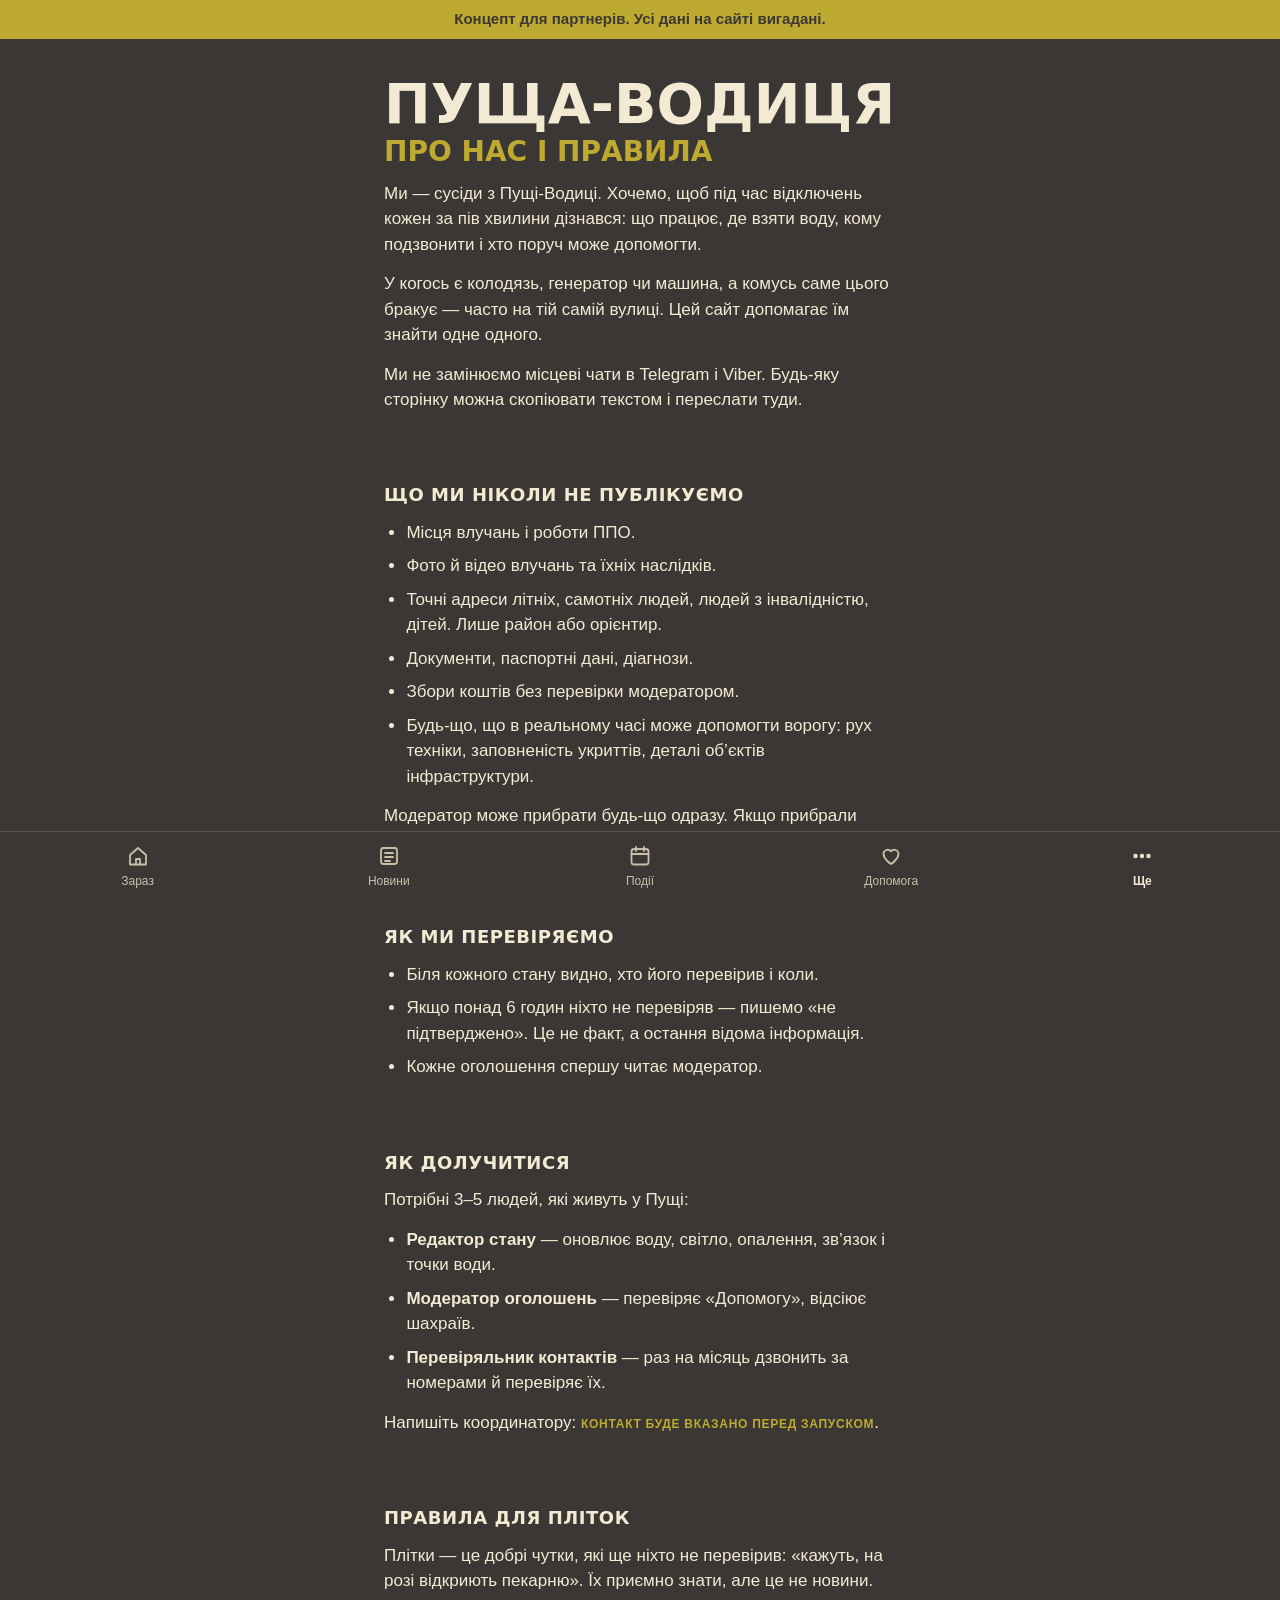
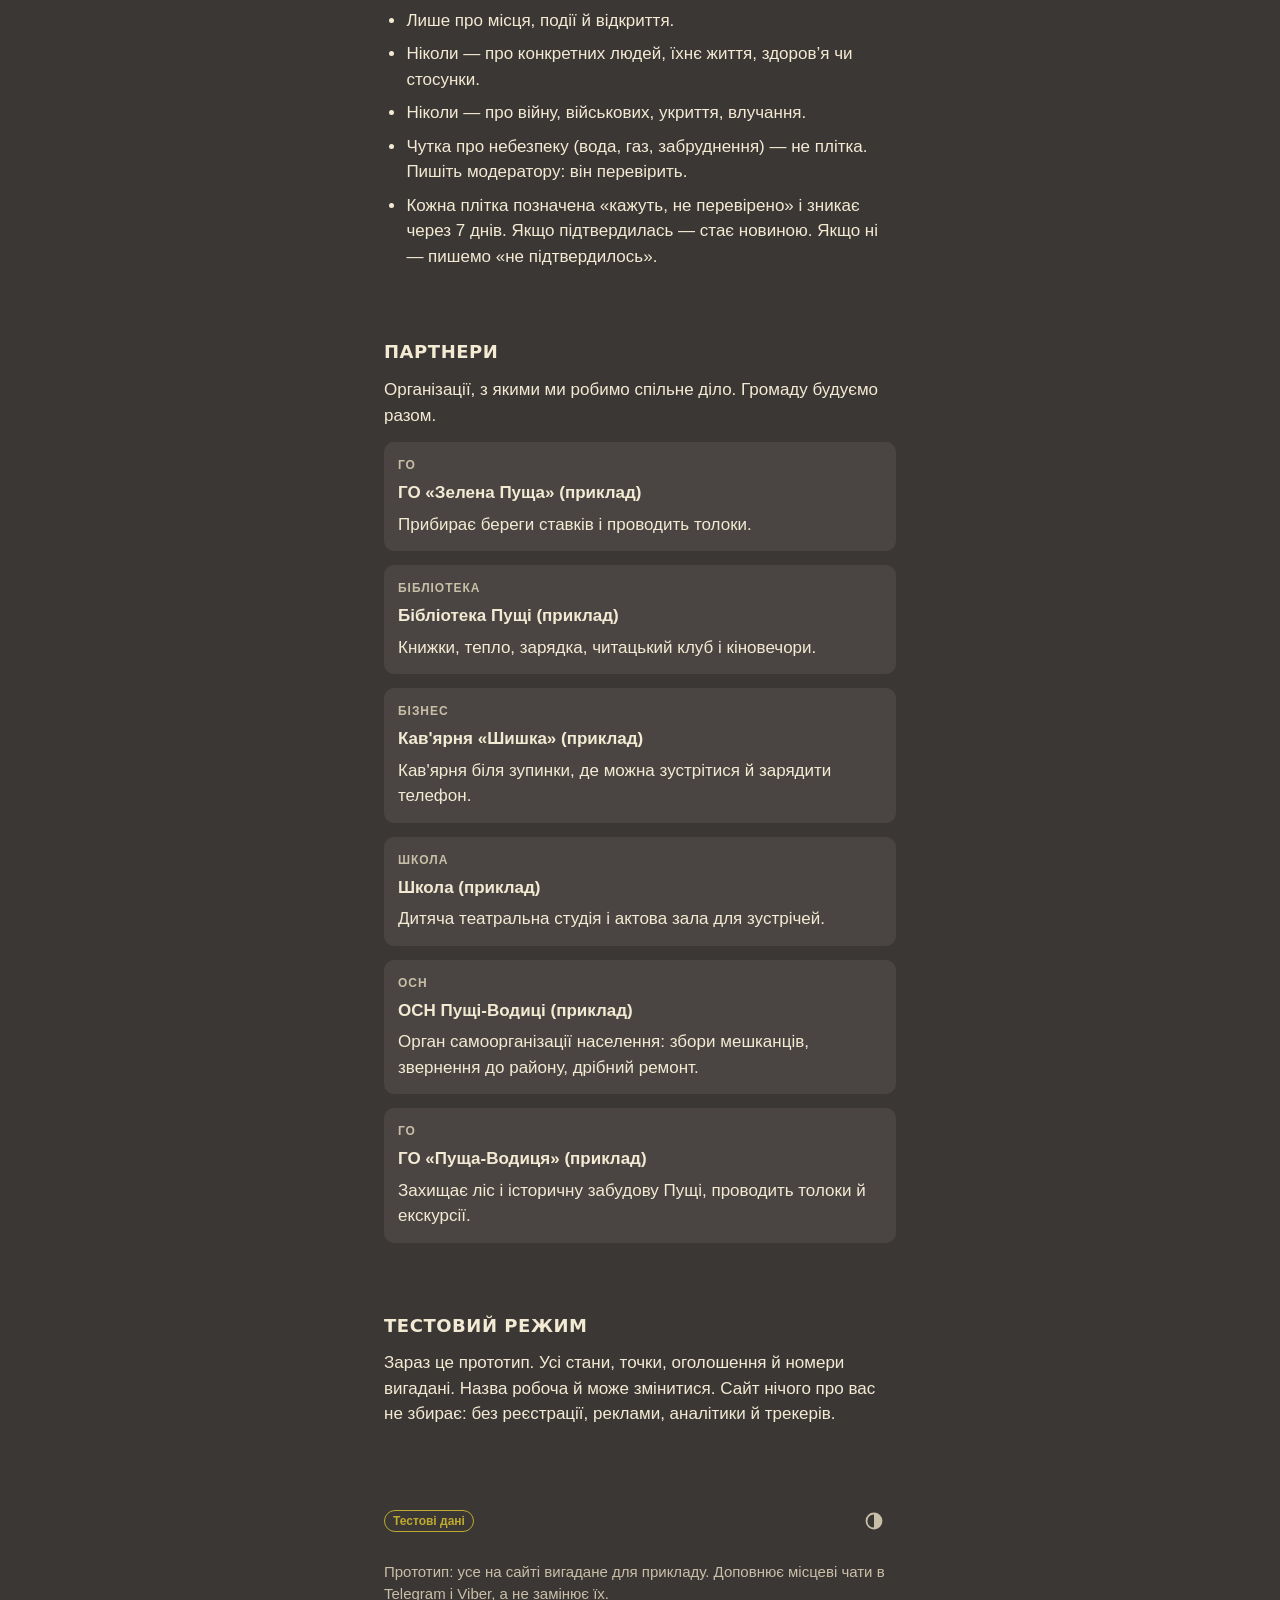
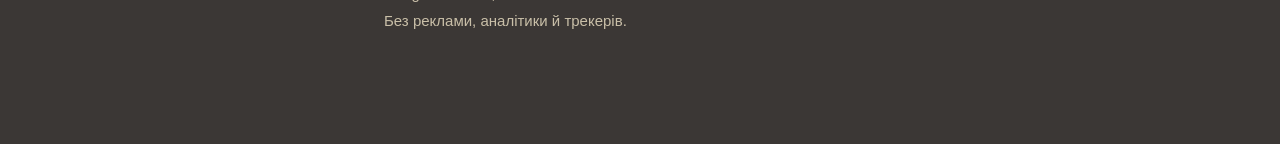
==== about.html @ a4922c4b "Publish the Pushcha-hromada concept for partners" ====
<!doctype html>
<html lang="uk">
<head>
<meta charset="utf-8">
<meta name="robots" content="noindex, nofollow">
<meta name="viewport" content="width=device-width, initial-scale=1">
<meta http-equiv="Content-Security-Policy" content="default-src 'self'; img-src 'self' data:; style-src 'self'; script-src 'self'; connect-src 'self'; manifest-src 'self'; worker-src 'self'; base-uri 'none'; form-action 'none'">
<title>Про нас і правила — Пуща-громада (прототип)</title>
<meta name="theme-color" content="#3B3735">
<link rel="manifest" href="manifest.webmanifest">
<link rel="icon" href="icon.svg" type="image/svg+xml">
<link rel="stylesheet" href="assets/style.css">
<script src="assets/app.js" defer></script>
</head>
<body data-page="about">
<p class="concept-banner">Концепт для партнерів. Усі дані на сайті вигадані.</p>
<main class="wrap">
  <section class="page-head">
    <p class="fit-title site-name"><a href="index.html"><span>Пуща-Водиця</span></a></p>
    <h1 class="page-title">Про нас і правила</h1>
    <p>Ми — сусіди з Пущі-Водиці. Хочемо, щоб під час відключень кожен за пів хвилини дізнався: що працює, де взяти воду, кому подзвонити і хто поруч може допомогти.</p>
    <p>У когось є колодязь, генератор чи машина, а комусь саме цього бракує — часто на тій самій вулиці. Цей сайт допомагає їм знайти одне одного.</p>
    <p>Ми не замінюємо місцеві чати в Telegram і Viber. Будь-яку сторінку можна скопіювати текстом і переслати туди.</p>
  </section>

  <section aria-labelledby="h-never">
    <h2 id="h-never">Що ми ніколи не публікуємо</h2>
    <ul class="plain">
      <li>Місця влучань і роботи ППО.</li>
      <li>Фото й відео влучань та їхніх наслідків.</li>
      <li>Точні адреси літніх, самотніх людей, людей з інвалідністю, дітей. Лише район або орієнтир.</li>
      <li>Документи, паспортні дані, діагнози.</li>
      <li>Збори коштів без перевірки модератором.</li>
      <li>Будь-що, що в реальному часі може допомогти ворогу: рух техніки, заповненість укриттів, деталі об’єктів інфраструктури.</li>
    </ul>
    <p>Модератор може прибрати будь-що одразу. Якщо прибрали ваше, він пояснить чому — особисто.</p>
  </section>

  <section aria-labelledby="h-check">
    <h2 id="h-check">Як ми перевіряємо</h2>
    <ul class="plain">
      <li>Біля кожного стану видно, хто його перевірив і коли.</li>
      <li>Якщо понад 6 годин ніхто не перевіряв — пишемо «не підтверджено». Це не факт, а остання відома інформація.</li>
      <li>Кожне оголошення спершу читає модератор.</li>
    </ul>
  </section>

  <section aria-labelledby="h-join">
    <h2 id="h-join">Як долучитися</h2>
    <p>Потрібні 3–5 людей, які живуть у Пущі:</p>
    <ul class="plain">
      <li><strong>Редактор стану</strong> — оновлює воду, світло, опалення, зв’язок і точки води.</li>
      <li><strong>Модератор оголошень</strong> — перевіряє «Допомогу», відсіює шахраїв.</li>
      <li><strong>Перевіряльник контактів</strong> — раз на місяць дзвонить за номерами й перевіряє їх.</li>
    </ul>
    <p>Напишіть координатору: <span class="verify">контакт буде вказано перед запуском</span>.</p>
  </section>

  <section aria-labelledby="h-gossip-rules" id="gossip-rules">
    <h2 id="h-gossip-rules">Правила для пліток</h2>
    <p>Плітки — це добрі чутки, які ще ніхто не перевірив: «кажуть, на розі відкриють пекарню». Їх приємно знати, але це не новини.</p>
    <ul class="plain">
      <li>Лише про місця, події й відкриття.</li>
      <li>Ніколи — про конкретних людей, їхнє життя, здоров’я чи стосунки.</li>
      <li>Ніколи — про війну, військових, укриття, влучання.</li>
      <li>Чутка про небезпеку (вода, газ, забруднення) — не плітка. Пишіть модератору: він перевірить.</li>
      <li>Кожна плітка позначена «кажуть, не перевірено» і зникає через 7 днів. Якщо підтвердилась — стає новиною. Якщо ні — пишемо «не підтвердилось».</li>
    </ul>
  </section>

  <section aria-labelledby="h-partners">
    <h2 id="h-partners">Партнери</h2>
    <p>Організації, з якими ми робимо спільне діло. Громаду будуємо разом.</p>
    <ul class="list" id="partners"><li class="muted">Завантаження…</li></ul>
  </section>

  <section aria-labelledby="h-test">
    <h2 id="h-test">Тестовий режим</h2>
    <p>Зараз це прототип. Усі стани, точки, оголошення й номери вигадані. Назва робоча й може змінитися. Сайт нічого про вас не збирає: без реєстрації, реклами, аналітики й трекерів.</p>
  </section>
</main>

<footer class="site-footer"><div class="wrap">
  <div class="meta-line page-foot"><span class="sample-banner">Тестові дані</span><button class="icon-btn" id="theme-btn" type="button" aria-label="Світла тема"><svg aria-hidden="true"><use href="assets/icons.svg#i-theme"/></svg></button></div>
  <p>Прототип: усе на сайті вигадане для прикладу. Доповнює місцеві чати в Telegram і Viber, а не замінює їх.</p>
  <p>Без реклами, аналітики й трекерів.</p>
</div></footer>

<nav class="tabbar" aria-label="Розділи">
  <a href="index.html"><svg aria-hidden="true"><use href="assets/icons.svg#i-home"/></svg>Зараз</a>
  <a href="news.html"><svg aria-hidden="true"><use href="assets/icons.svg#i-news"/></svg>Новини</a>
  <a href="events.html"><svg aria-hidden="true"><use href="assets/icons.svg#i-calendar"/></svg>Події</a>
  <a href="help.html"><svg aria-hidden="true"><use href="assets/icons.svg#i-heart"/></svg>Допомога</a>
  <a href="more.html" aria-current="true"><svg aria-hidden="true"><use href="assets/icons.svg#i-more"/></svg>Ще</a>
</nav>
</body>
</html>
---- assets/style.css ----
/* Pushcha hromada prototype — «Значок». One stylesheet for every page.
   From the owner's Pinterest board wild-nature, pin 1 (a national-park identity):
   flat colour blocks, a pine as the sign, chunky uppercase display type, a cream "paper" panel.
   Pushcha-Vodytsia is a pine forest with ponds, so the pine is the site's own mark.

   Colour carries meaning, never decoration:
     pine block = works · maple block = missing · moss block = not verified · grey block = unknown;
     the one action is a cream (dark theme) or mocha (light theme) button; links are blueberry.
   Composition keeps the Zero Design System principles: a type scale with a gap (display caps, body,
   small labels), one left edge, hairlines between list items, space steps 4 · 8 · 14 · 24 · 40 · 72.
   One typeface, Rubik (owner, 2026-11-19; an exception to "no web fonts", see docs/plan.md §6): Black 900 for
   display caps, 400–700 for text. Self-hosted in assets/fonts (SIL OFL, OFL.txt beside it), no request to another
   site; if it cannot load, the system fonts below take over.
   Dark (mocha) by default; light (cream) with the ◐ button. Text pairs are >= 4.5:1 (tools/check-site.mjs). */

/* Rubik is a variable font: one file per alphabet holds every weight. The browser loads only the alphabets
   a page uses (unicode-range): Ukrainian pages need both. */
@font-face {
  font-family: "Rubik"; font-style: normal; font-weight: 300 900; font-display: swap;
  src: url("fonts/rubik-cyrillic.woff2") format("woff2");
  unicode-range: U+0301, U+0400-045F, U+0490-0491, U+04B0-04B1, U+2116;
}
@font-face {
  font-family: "Rubik"; font-style: normal; font-weight: 300 900; font-display: swap;
  src: url("fonts/rubik-latin.woff2") format("woff2");
  unicode-range: U+0000-00FF, U+0131, U+0152-0153, U+02BB-02BC, U+02C6, U+02DA, U+02DC, U+0304, U+0308, U+0329, U+2000-206F, U+20AC, U+2122, U+2191, U+2193, U+2212, U+2215, U+FEFF, U+FFFD;
}

:root {
  /* ground and text */
  --bg: #3B3735;          /* Bear Claw Mocha */
  --surface: #46413E;
  --text: #F3EAD3;        /* cream */
  --muted: #C9BFA8;
  --rule: #5A534F;
  --link: #A9BDEB;        /* Wild Blueberry, lightened for text */
  /* the cream paper panel (inverted in the light theme) */
  --paper: #F3EAD3;
  --on-paper: #3B3735;
  --paper-muted: #675F57;
  --paper-rule: #D6CBB0;
  --paper-link: #3A5A9E;
  /* state words on the ground and on paper */
  --ok-text: #8CC7A6;
  --no-text: #F59A80;
  --stale-text: #BEAA30;
  --paper-ok: #196555;
  --paper-no: #B23E20;
  --paper-stale: #6E6000;
  /* blocks: the same in both themes */
  --pine: #196555;  --on-pine: #F3EAD3;    /* Eastern White Pine */
  --maple: #F16A46; --on-maple: #1E1B1A;   /* Maple Leaf */
  --moss: #BEAA30;  --on-moss: #3B3735;    /* Rock Moss */
  --grey: #57514D;  --on-grey: #F3EAD3;
  --blueberry: #6380C0;
  /* home tiles: one neutral tone between the ground and the grey block */
  --title-2: #BEAA30;                                  /* a page's name under «Пуща-Водиця» (moss) */
  --tile: #4A4542; --on-tile: #F3EAD3; --tile-muted: #C9BFA8;
  --tile-no: #F7A68E; --tile-stale: #D4C04A; --tile-ok: #8CC7A6;   /* state words on a tile, all >= 4.5:1 */
  --blue: #4462A8;  --on-blue: #F3EAD3;               /* Wild Blueberry, a step darker so cream text passes 4.5:1 */
  /* picture tones (a picture does not change with the theme) */
  --tone-sage: #719A73; --tone-coral: #F2866D; --tone-marine: #1F73C2; --tone-sun: #F5C451; --tone-ever: #003A35; --tone-cream: #E9E6DC;

  --display: "Rubik", "Arial Black", "Helvetica Neue", Roboto, system-ui, sans-serif;
  /* Rubik first; if it cannot load, each phone's own good UI font. system-ui comes late: on Linux it is often DejaVu Sans. */
  --font: "Rubik", -apple-system, BlinkMacSystemFont, "Segoe UI", Roboto, "Noto Sans", Ubuntu, "Helvetica Neue", Arial, system-ui, sans-serif;
  --hair: 4px; --tight: 8px; --snug: 14px; --base: 24px; --wide: 40px; --section: 72px;
  --r-s: 10px; --r-m: 14px; --r-pill: 999px;
  --h1: 2.5rem;          /* page titles, display caps */
  --body: 1.0625rem;     /* 17px */
  --small: 0.9375rem;    /* 15px */
  --micro: 0.75rem;      /* 12px labels */
  --measure: 32rem;
  color-scheme: dark;
}

:root[data-theme="light"] {
  --bg: #F3EAD3;
  --surface: #E9DEC2;
  --text: #3B3735;
  --muted: #675F57;
  --rule: #D6CBB0;
  --link: #3A5A9E;
  --paper: #3B3735;
  --on-paper: #F3EAD3;
  --paper-muted: #C9BFA8;
  --paper-rule: #5A534F;
  --paper-link: #A9BDEB;
  --ok-text: #196555;
  --no-text: #B23E20;
  --stale-text: #6E6000;
  --paper-ok: #8CC7A6;
  --paper-no: #F59A80;
  --paper-stale: #BEAA30;
  --title-2: #6E6000;
  --tile: #E9DEC2; --on-tile: #3B3735; --tile-muted: #675F57;
  --tile-no: #A8391C; --tile-stale: #6E6000; --tile-ok: #196555;
  color-scheme: light;
}

*, *::before, *::after { box-sizing: border-box; }
html { -webkit-text-size-adjust: 100%; text-size-adjust: 100%; }
body {
  margin: 0; background: var(--bg); color: var(--text);
  font-family: var(--font); font-size: var(--body); line-height: 1.5;
  padding: 0 var(--base) calc(88px + env(safe-area-inset-bottom, 0px));
  overflow-wrap: break-word;
}
svg { width: 24px; height: 24px; fill: none; stroke: currentColor; stroke-width: 1.8; stroke-linecap: round; stroke-linejoin: round; flex: none; }
a { color: var(--link); text-underline-offset: 0.2em; text-decoration-thickness: 1px; }
:focus-visible { outline: 3px solid var(--link); outline-offset: 3px; border-radius: var(--r-s); }
[hidden] { display: none !important; }

.wrap, main, .top { max-width: var(--measure); margin-left: auto; margin-right: auto; }
main { display: grid; grid-template-columns: minmax(0, 1fr); gap: var(--wide); padding-top: var(--wide); }
section { display: grid; grid-template-columns: minmax(0, 1fr); gap: var(--snug); }
section + section { padding-top: calc(var(--section) - var(--wide)); }
h1, h2, h3, p { margin: 0; }

/* display caps: page titles and section names */
h1, h2, .display { font-family: var(--display); font-weight: 900; text-transform: uppercase; }
h1 { font-size: var(--h1); line-height: 0.95; text-wrap: balance; }
h2 { font-size: 1.125rem; line-height: 1.2; letter-spacing: 0.03em; }
h3 { font-size: var(--body); font-weight: 700; line-height: 1.4; }
.micro { font-size: var(--micro); font-weight: 700; line-height: 1.4; letter-spacing: 0.08em; text-transform: uppercase; color: var(--muted); font-variant-numeric: tabular-nums; }
.lead, .muted { color: var(--muted); }
.small { font-size: var(--small); }
.caption { font-size: var(--small); color: var(--muted); font-variant-numeric: tabular-nums; }
.nowrap { white-space: nowrap; }
.page-head { gap: var(--snug); container-type: inline-size; }
/* Every page title runs exactly the width of the content (owner, 2026-11-19): app.js (fitTitles) measures it and
   sets the size, up to 96px for a short word; before that, or without JS, a close guess from the column width. */
.fit-title { font-family: var(--display); font-weight: 900; text-transform: uppercase; font-size: 11.5cqi; line-height: 0.9; white-space: nowrap; text-wrap: nowrap; }
.fit-title span { display: inline-block; }
/* «Пуща-Водиця» on every page (owner, 2026-11-19); on the inner pages it is the way home (no header any more).
   The page's own name sits under it: smaller, in moss — the colour the pine sign had in the old header. */
.site-name a { color: var(--text); text-decoration: none; }
.page-title { font-size: 1.75rem; line-height: 1.05; color: var(--title-2); text-wrap: balance; }
.site-name + .page-title { margin-top: calc(var(--tight) - var(--snug)); }
/* Published for partners (owner, 2026-11-19): a band on top of every page says it is a concept with made-up data,
   so a neighbour who finds the link does not take «Немає води» for real. */
.concept-banner { margin: 0 calc(-1 * var(--base)); padding: var(--tight) var(--snug); background: var(--moss); color: var(--on-moss);
  font-size: var(--small); font-weight: 700; text-align: center; }
/* No header on any page (owner): the sample label and the theme button sit at the foot, above the small print. */
.page-foot { margin-top: var(--base); }
.site-footer .page-foot { margin: 0 0 var(--snug); }

/* ---------- top line: only the design labs (wild.html, news-variants.html) keep it ---------- */
.top { display: flex; align-items: center; justify-content: space-between; gap: var(--snug); padding: var(--base) 0 0; }
.top .caption { display: flex; flex-wrap: wrap; align-items: center; gap: var(--tight) var(--snug); color: var(--muted); }
.brand {
  display: inline-flex; align-items: center; gap: var(--tight); min-height: 44px;
  font-family: var(--display); font-weight: 900; font-size: 1.25rem; letter-spacing: 0.04em; text-transform: uppercase;
  color: var(--text); text-decoration: none;
}
.brand svg { width: 28px; height: 28px; color: var(--stale-text); }
.sample-banner {
  display: inline-block; padding: 1px var(--tight); border-radius: var(--r-pill);
  border: 1px solid var(--stale-text); color: var(--stale-text); font-size: var(--micro); font-weight: 700;
}
.icon-btn {
  flex: none; display: inline-grid; place-items: center; width: 44px; height: 44px; border-radius: var(--r-pill);
  border: 0; background: transparent; color: var(--muted); cursor: pointer;
}

.tabbar {
  position: fixed; left: 0; right: 0; bottom: 0; z-index: 10;
  display: flex; justify-content: space-around; gap: var(--hair);
  padding: var(--tight) var(--snug) calc(var(--tight) + env(safe-area-inset-bottom, 0px));
  background: var(--bg); border-top: 1px solid var(--rule);
}
.tabbar a {
  display: grid; justify-items: center; gap: 2px; min-width: 56px; min-height: 52px; padding-top: var(--hair);
  color: var(--muted); text-decoration: none; font-size: var(--micro);
}
.tabbar a[aria-current] { color: var(--text); font-weight: 700; }
.site-footer { padding: var(--section) 0 var(--base); font-size: var(--small); color: var(--muted); }
.site-footer .wrap { display: grid; gap: var(--hair); }

/* ---------- actions ---------- */
/* the one action per screen: an inverted block — cream on mocha, mocha on cream */
.btn {
  display: inline-flex; align-items: center; justify-content: center; gap: 6px; justify-self: start;
  min-height: 48px; padding: 0 18px; border: 2px solid var(--text); border-radius: var(--r-s);
  background: var(--text); color: var(--bg); text-decoration: none; cursor: pointer;
  font-family: var(--display); font-weight: 900; font-size: var(--small); letter-spacing: 0.04em; text-transform: uppercase;
}
.btn svg { width: 18px; height: 18px; stroke-width: 2.6; }
.btn-ghost { background: transparent; color: var(--text); }
.btn-small, .ghost {
  display: inline-flex; align-items: center; gap: 6px; justify-self: start;
  min-height: 44px; padding: 0; border: 0; background: transparent;
  color: var(--link); font: inherit; font-size: var(--small); text-decoration: none; cursor: pointer;
}
.btn-small svg, .ghost svg { width: 18px; height: 18px; }
.actions, .btn-row { display: flex; flex-wrap: wrap; gap: 0 var(--base); }

.feedback { font-size: var(--small); color: var(--ok-text); }
.feedback:empty { display: none; }
.copy-box {
  width: 100%; min-height: 10rem; padding: var(--snug); border-radius: var(--r-s);
  border: 1px solid var(--rule); background: var(--surface); color: var(--text); font: inherit; font-size: var(--small);
}
.jump { display: flex; flex-wrap: wrap; gap: 0 var(--base); margin: 0; padding: 0; list-style: none; }
.jump a { display: inline-flex; align-items: center; min-height: 44px; font-size: var(--small); text-decoration: none; }

.notice { padding-left: var(--snug); border-left: 3px solid var(--stale-text); font-size: var(--small); }
.verify { color: var(--stale-text); font-size: var(--micro); font-weight: 700; letter-spacing: 0.06em; text-transform: uppercase; }
.is-target { outline: 2px solid var(--link); outline-offset: 6px; border-radius: var(--r-s); }
section > a:not([class]) { display: inline-flex; align-items: center; min-height: 44px; justify-self: start; }
.card-meta { font-size: var(--small); color: var(--muted); }
.card-meta a { display: inline-block; padding: 2px 0; }
.tag { font-size: var(--micro); font-weight: 700; letter-spacing: 0.08em; text-transform: uppercase; color: var(--muted); }

/* ---------- the former cream paper panel: now plain, like everything else (owner, 2026-11-19: one look;
   colour only where it means something). The class stays on status.html and news.html as a hook. ---------- */
.paper { padding: 0; background: none; color: inherit; }

/* ---------- lists: each item a neutral tile, as on the home page (label + title at rest) ----------
   Inside a tile the text tokens are swapped for the tile's, so everything that uses --text, --muted or a state
   colour reads at 4.5:1 on the tile without its own rule. */
.list { display: grid; grid-template-columns: minmax(0, 1fr); gap: var(--snug); margin: 0; padding: 0; list-style: none; }
.list > li {
  display: grid; grid-template-columns: minmax(0, 1fr); gap: 6px; padding: var(--snug); border-radius: var(--r-s);
  background: var(--tile); color: var(--on-tile);
  --text: var(--on-tile); --muted: var(--tile-muted); --no-text: var(--tile-no); --stale-text: var(--tile-stale); --ok-text: var(--tile-ok);
}
.list > li.muted, .list > li.caption { background: none; padding: var(--tight) 0; color: var(--muted); }
/* the freshest news leads in pine, as on the home page; its picture runs to the tile's edges */
.list > li.lead-news { background: var(--pine); --text: var(--on-pine); --muted: var(--on-pine); --link: var(--on-pine); color: var(--on-pine); }
.list > li.lead-news a { text-decoration: underline; }
.list > li.lead-news .lead-pic { width: calc(100% + 2 * var(--snug)); max-width: none; margin: calc(-1 * var(--snug)) calc(-1 * var(--snug)) var(--tight);
  border-radius: var(--r-s) var(--r-s) 0 0; }
/* the regular coffee meeting in moss, as on the home page */
.list > li.is-coffee { background: var(--moss); --text: var(--on-moss); --muted: var(--on-moss); --link: var(--on-moss); color: var(--on-moss); }
.list > li.is-coffee a { text-decoration: underline; }
.item-title { display: block; font-size: var(--body); font-weight: 500; line-height: 1.4; color: var(--text); }
.item.is-past .item-title { color: var(--muted); }
.item summary { display: grid; gap: 6px; position: relative; padding-right: var(--wide); min-height: 44px; list-style: none; cursor: pointer; }
.item summary::-webkit-details-marker { display: none; }
.item summary::after {
  content: "+"; position: absolute; right: 0; top: 50%; transform: translateY(-50%);
  font-size: 1.375rem; font-weight: 300; line-height: 1; color: var(--muted);
}
.item details[open] > summary::after { content: "–"; }
.item-body { display: grid; gap: var(--tight); justify-items: start; padding-top: var(--snug); max-width: 65ch; }
.item-body > * { max-width: 100%; }
.item-body .meta, .item-body .alarm { font-size: var(--small); color: var(--muted); }
.alarm { padding-left: var(--snug); border-left: 3px solid var(--stale-text); }
.item-body .actions { padding-top: var(--hair); }
.pr-0 { color: var(--no-text); }      /* problem: new */
.pr-1 { color: var(--stale-text); }   /* problem: being dealt with */
.pr-2 { color: var(--ok-text); }      /* problem: solved */
.g-open { color: var(--stale-text); }
.g-yes { color: var(--ok-text); }
.g-no { color: var(--no-text); }
.row { display: grid; gap: 6px; min-height: 44px; color: var(--text); text-decoration: none; }

.steps, .plain { margin: 0; padding-left: 1.4rem; display: grid; grid-template-columns: minmax(0, 1fr); gap: var(--tight); }
.steps li::marker { color: var(--muted); font-variant-numeric: tabular-nums; font-weight: 700; }
pre.template {
  margin: 0; padding: var(--snug) var(--base); background: var(--surface); border-radius: var(--r-s);
  white-space: pre-wrap; font: inherit; font-size: var(--small);
}

/* news pictures and their weak-connection stand-ins */
.pic { display: block; width: 100%; max-width: 100%; height: auto; object-fit: cover; border-radius: var(--r-m); background: var(--surface); }
.ph { aspect-ratio: 4 / 3; }
.t-sage { background: var(--tone-sage); }
.t-coral { background: var(--tone-coral); }
.t-marine { background: var(--tone-marine); }
.t-sun { background: var(--tone-sun); }
.t-ever { background: var(--tone-ever); }
.t-cream { background: var(--tone-cream); }
.lead-news summary { padding-right: 0; gap: var(--tight); grid-template-columns: minmax(0, 1fr); }   /* the bled picture must not widen the column */
.lead-news summary::after { top: auto; bottom: 0; transform: none; }
.lead-pic { aspect-ratio: 16 / 10; margin-bottom: var(--tight); }
.pic-note { margin-top: calc(-1 * var(--hair)); font-size: var(--micro); color: var(--muted); }
.lead-title { font-size: 1.5rem; font-weight: 800; line-height: 1.2; letter-spacing: -0.01em; color: var(--text); }
.lead-ex { color: var(--muted); padding-right: var(--wide); }
.lead-news details[open] .lead-ex { display: none; }

/* ---------- home: a board of tiles (owner, 2026-11-19; the brand sheet on board wild-nature) ----------
   One neutral tone for all tiles (owner: too many colours); the kind is named in the small label. The only
   accent is a wide maple tile at the top when a service is missing — colour carries meaning, as everywhere.
   Inside a tile: a small caps label, an optional big display word, a title, one meta line at the bottom. */
.home { gap: var(--base); }
.home section + section { padding-top: 0; }
.bento { display: grid; grid-template-columns: repeat(2, minmax(0, 1fr)); grid-auto-flow: dense; gap: var(--base) var(--snug); }   /* rows 24, columns 14 (owner) */
.bt {
  position: relative; overflow: hidden; display: flex; flex-direction: column; gap: var(--tight);
  min-height: 10.5rem; padding: var(--snug); border-radius: var(--r-s); text-decoration: none; overflow-wrap: anywhere;
}
.bt-wide { grid-column: 1 / -1; min-height: 0; }
.bt-kind { font-size: var(--micro); font-weight: 800; line-height: 1.3; letter-spacing: 0.08em; text-transform: uppercase; }
.bt-big { font-family: var(--display); font-weight: 900; font-size: 1.375rem; line-height: 1; text-transform: uppercase; overflow-wrap: normal; }
.bt-wide .bt-big { font-size: 2.25rem; }
.bt-title { font-weight: 800; line-height: 1.25; }
.bt-wide .bt-title { font-size: 1.375rem; letter-spacing: -0.01em; }
.bt-text { font-size: var(--small); line-height: 1.4; }
.bt-meta { margin-top: auto; font-size: var(--small); font-weight: 600; line-height: 1.35; }
.bt-pic { display: block; width: calc(100% + 2 * var(--snug)); max-width: none; height: auto; aspect-ratio: 16 / 9; object-fit: cover;
  margin: 0 calc(-1 * var(--snug)); background: var(--surface); }
.bt-pic-note { margin-top: calc(-1 * var(--hair)); font-size: var(--micro); line-height: 1.3; }   /* "Фото: згенероване зображення…" */
.bt-mark { position: absolute; right: -10px; bottom: -8px; width: 84px; height: 84px; opacity: 0.22; pointer-events: none; }
.bt-mark ~ .bt-meta, .bt-coffee .bt-title { padding-right: 52px; }
/* Colour by importance, not by kind (owner: one colour per kind was too much, all neutral too flat):
   small tiles are neutral, the kind in a quiet label, a state word in colour where it matters;
   the two wide tiles — the freshest news and the lead initiative — carry a block colour;
   the strongest accent is maple: a service is missing. */
.bt { background: var(--tile); color: var(--on-tile); }
.bt-kind { color: var(--tile-muted); }
.bt-kind .bt-st-no { color: var(--tile-no); }        /* a new problem */
.bt-kind .bt-st-stale { color: var(--tile-stale); }  /* gossip: not verified */
.bt-wide.bt-news { background: var(--pine); color: var(--on-pine); }
.bt-wide.bt-initiative { background: var(--blue); color: var(--on-blue); }
.bt-coffee { background: var(--moss); color: var(--on-moss); }   /* the regular coffee meeting: worth noticing (owner) */
.bt-alarm { background: var(--maple); color: var(--on-maple); }
.bt-wide .bt-kind, .bt-alarm .bt-kind, .bt-coffee .bt-kind { color: inherit; }
.bt-add { background: transparent; border: 2px dashed var(--rule); color: var(--text); }
.bt-add .bt-kind { color: var(--muted); }
.bt-add .bt-big { font-size: 2.5rem; }
.bt:hover { filter: brightness(1.06); }
.bt:active { transform: translateY(1px); }
@media (prefers-reduced-motion: reduce) { .bt:active { transform: none; } }
@media (max-width: 15rem) { .bento { grid-template-columns: minmax(0, 1fr); } }

.meta-line { display: flex; align-items: center; justify-content: space-between; gap: var(--snug); margin-top: var(--snug); }
.more { display: inline-flex; align-items: center; justify-content: flex-end; min-width: 44px; min-height: 44px; font-size: var(--small); text-decoration: none; }

/* ---------- status page: one colour block per service ---------- */
.tiles { display: grid; grid-template-columns: minmax(0, 1fr); gap: 12px; margin: 0; padding: 0; list-style: none; }
.tile {
  display: grid; grid-template-columns: auto minmax(0, 1fr); column-gap: var(--snug); row-gap: 4px; align-items: baseline;
  padding: var(--snug); border-radius: var(--r-s); background: var(--grey); color: var(--on-grey);
}
.tile-name { font-family: var(--display); font-weight: 900; text-transform: uppercase; }
.tile-state { font-weight: 700; text-align: right; white-space: nowrap; }
.tile-meta, .tile-note { grid-column: 1 / -1; font-size: var(--small); }
.st-yes { background: var(--pine); color: var(--on-pine); }
.st-no { background: var(--maple); color: var(--on-maple); }
.st-stale { background: var(--moss); color: var(--on-moss); }
.status-meta { font-size: var(--small); color: var(--muted); }
#event { display: grid; gap: var(--tight); }

/* ---------- add ---------- */
.type-buttons { display: grid; grid-template-columns: repeat(2, minmax(0, 1fr)); gap: var(--tight); }
.type-buttons .btn { justify-self: stretch; }
.type-buttons .btn[aria-pressed="false"] { background: transparent; color: var(--text); border-color: var(--rule); }

/* ---------- map (concept): a printed stipple map (owner's reference: Avignon festival map) ----------
   No frame: the map lies on the page colour and ends at an uneven, sharp edge (no fading).
   Forest = loose patches of small green dots; water bright blue; main roads thick, the tram thick and dashed; long named
   streets hairlines. Three zones of the grid, seen only under the mouse: no names drawn, no status. */
:root { --map-dot: #6F9E7B; --map-tree: #8CC7A6; --map-water: #7EA6F2; --map-road: #6F685F; --map-street: #8A8174; --map-ink: #F3EAD3; --map-label: #C9BFA8; }
:root[data-theme="light"] { --map-dot: #7FAE8C; --map-tree: #3F8A66; --map-water: #3F7FE6; --map-road: #CDBF9F; --map-street: #B3A68A; --map-ink: #3B3735; --map-label: #675F57; }
.map-box { position: relative; margin: 0 calc(-1 * var(--base)); }       /* bleeds to the screen edges */
/* zoom (map.js): + / − / whole map in the top-right corner (the north arrow has the top-left one).
   At rest one finger scrolls the page; zoomed in, one finger or the mouse drags the map. */
.map-box .map-svg { touch-action: pan-y; }
.map-box.is-zoomed .map-svg { touch-action: none; cursor: grab; }
.map-box.is-dragging .map-svg, .map-box.is-dragging .map-svg .m-zone { cursor: grabbing; }
.map-zoom { position: absolute; top: var(--tight); right: var(--snug); display: grid; gap: var(--tight); }
.map-zoom button {
  display: grid; place-items: center; width: 44px; height: 44px; padding: 0; border: 1px solid var(--rule);
  border-radius: var(--r-pill); background: var(--bg); color: var(--text); cursor: pointer;
}
.map-zoom button:disabled { color: var(--rule); cursor: default; }
.map-zoom svg { width: 18px; height: 18px; fill: none; stroke: currentColor; stroke-width: 2; stroke-linecap: round; stroke-linejoin: round; }
.map-svg { display: block; width: 100%; height: auto; stroke: none; fill: none; }   /* not the icon defaults */
.map-svg path { fill: none; stroke-linecap: round; stroke-linejoin: round; }
.map-svg #m-tree-shape { fill: inherit; }
/* zones: invisible at rest (owner); only the zone under the mouse is tinted a little towards the ink, and shows
   its name (its <title>). The mouse reaches the zones through everything drawn over them (a fill at opacity 0
   still catches the mouse). What a click does is not decided yet. */
.map-svg * { pointer-events: none; }
.map-svg .m-zone { fill: var(--map-ink); fill-opacity: 0; pointer-events: auto; cursor: pointer; transition: fill-opacity 0.15s; }
.map-svg .m-zone:hover { fill-opacity: 0.14; }
@media (prefers-reduced-motion: reduce) { .map-svg .m-zone { transition: none; } }
/* --mz (set by map.js) = 1 / √zoom: zoomed in, lines, dots and words grow more slowly than the map itself */
.map-svg .m-forest { stroke: var(--map-dot); stroke-width: calc(3px * var(--mz, 1)); }
.map-svg .m-tree { fill: var(--map-tree); }
.map-svg .m-road { stroke: var(--map-street); stroke-width: calc(1.3px * var(--mz, 1)); }
/* main roads: the street colour, only thicker; the tram: the same, dashed */
.map-svg .m-road-major { stroke: var(--map-street); stroke-width: calc(3.4px * var(--mz, 1)); }
.map-svg .m-river { stroke: var(--map-water); stroke-width: calc(3.2px * var(--mz, 1)); }
.map-svg .m-water { fill: var(--map-water); }
.map-svg .m-tram { stroke: var(--map-street); stroke-width: calc(3.4px * var(--mz, 1)); stroke-linecap: butt; stroke-dasharray: calc(7px * var(--mz, 1)) calc(4px * var(--mz, 1)); }
.map-svg .m-place { fill: var(--map-label); font-family: var(--font); font-weight: 600; font-size: calc(12.5px * var(--mz, 1)); dominant-baseline: middle; }
.map-svg .m-north circle { fill: var(--bg); }   /* a patch of page colour under the arrow, over any road */
.map-svg .m-north path { fill: var(--map-ink); }
.map-svg .m-north text { fill: var(--map-ink); font-family: var(--font); font-weight: 700; font-size: 10px; letter-spacing: 0.12em; text-anchor: middle; }

.chip { display: inline-block; flex: none; width: 16px; height: 16px; border-radius: 4px; }
.chip.chip-forest { background: radial-gradient(circle, var(--map-dot) 1.6px, transparent 2.2px) 1px 1px / 7px 7px; }
.chip.chip-water { background: var(--map-water); }
.chip.chip-tram { height: 4px; border-radius: 0; background: repeating-linear-gradient(90deg, var(--map-street) 0 6px, transparent 6px 9px); }
.chip.chip-road { height: 4px; border-radius: 2px; background: var(--map-street); }
.map-legend { display: flex; flex-wrap: wrap; gap: var(--tight) var(--base); margin: 0; padding: 0; list-style: none; font-size: var(--small); }
.map-legend li { display: inline-flex; align-items: center; gap: var(--tight); }
.map-credit { text-transform: none; letter-spacing: 0; font-weight: 400; }

/* ---------- markers: what is happening where (map.js) ----------
   One marker per landmark, coloured by the most important thing there: problem maple, meeting moss,
   initiative blueberry, news pine, a solved problem grey. A number when there is more than one thing.
   The marker keeps its size while the map zooms (scale(var(--mz)) in map.js). */
.map-svg .m-spot { pointer-events: auto; cursor: pointer; outline: none; }
.map-svg .m-spot-hit { fill: transparent; pointer-events: all; }
.map-svg .m-spot-dot { stroke: var(--bg); stroke-width: 2.5; }
.map-svg .m-spot-problem .m-spot-dot { fill: var(--maple); }
.map-svg .m-spot-event .m-spot-dot { fill: var(--moss); }
.map-svg .m-spot-initiative .m-spot-dot { fill: var(--blue); }
.map-svg .m-spot-news .m-spot-dot { fill: var(--pine); }
.map-svg .m-spot-solved .m-spot-dot { fill: var(--grey); }
.map-svg .m-spot-n { font-family: var(--font); font-size: 13px; font-weight: 800; text-anchor: middle; dominant-baseline: middle; pointer-events: none; }
.map-svg .m-spot-problem .m-spot-n { fill: var(--on-maple); }
.map-svg .m-spot-event .m-spot-n { fill: var(--on-moss); }
.map-svg .m-spot-initiative .m-spot-n { fill: var(--on-blue); }
.map-svg .m-spot-news .m-spot-n { fill: var(--on-pine); }
.map-svg .m-spot-solved .m-spot-n { fill: var(--on-grey); }
.map-svg .m-spot.is-on .m-spot-dot, .map-svg .m-spot:focus-visible .m-spot-dot { stroke: var(--text); stroke-width: 3.5; }
.map-svg .m-spot.is-on .m-spot-dot { r: 14px; }
.chip.chip-spot { width: 14px; height: 14px; border-radius: 50%; }
.chip-spot-problem { background: var(--maple); }
.chip-spot-event { background: var(--moss); }
.chip-spot-initiative { background: var(--blue); }
.chip-spot-news { background: var(--pine); }
/* what is at the tapped marker: a tile like the list items, each thing a link to its page */
.spot-card {
  display: grid; gap: var(--tight); padding: var(--snug); border-radius: var(--r-s); background: var(--tile); color: var(--on-tile);
  --text: var(--on-tile); --muted: var(--tile-muted); --no-text: var(--tile-no);
}
.spot-items { display: grid; gap: var(--tight); margin: 0; padding: 0; list-style: none; }
.spot-item { display: grid; gap: 4px; min-height: 44px; padding: var(--tight) 0; color: var(--text); text-decoration: none; }
.spot-items li + li .spot-item { border-top: 1px solid var(--rule); padding-top: var(--snug); }
.spot-item.is-picked .item-title { text-decoration: underline; text-underline-offset: 3px; }
.spot-kind-problem { color: var(--no-text); }
/* «На мапі»: on a home tile, a small round button in its corner (a sibling of the tile link, never inside it) */
.bt-box { position: relative; display: grid; min-width: 0; }
.bt-box.bt-wide { grid-column: 1 / -1; }
.bt-box > .bt { height: 100%; }
.bt-box > .bt .bt-kind { padding-right: 44px; overflow-wrap: normal; }   /* wrap between words, never inside one */
.bt-map {
  position: absolute; top: 4px; right: 4px; display: grid; place-items: center; width: 44px; height: 44px;
  border-radius: var(--r-pill); color: var(--on-tile); background: rgba(0, 0, 0, 0.14);
}
.bt-map svg { width: 18px; height: 18px; fill: none; stroke: currentColor; stroke-width: 2; stroke-linecap: round; stroke-linejoin: round; }
.bt-box > .bt-wide.bt-news ~ .bt-map { color: var(--on-pine); }
.bt-box > .bt-wide.bt-initiative ~ .bt-map { color: var(--on-blue); }
.bt-box > .bt-coffee ~ .bt-map { color: var(--on-moss); }

/* ---------- narrow screens and 200% zoom ---------- */
@media (max-width: 22rem) {
  body { padding-left: var(--snug); padding-right: var(--snug); }
  h1 { font-size: 1.875rem; }
  .tile-state, .tile-name, h1, h2, .micro, .brand { overflow-wrap: anywhere; }
  .tile { grid-template-columns: minmax(0, 1fr); }
  .tile-state { text-align: left; white-space: normal; }
  .meta-line { flex-wrap: wrap; }
  .type-buttons { grid-template-columns: minmax(0, 1fr); }
  .btn { justify-self: stretch; padding: var(--tight) var(--snug); }
  .item:not(.lead-news) summary { padding-right: var(--base); }
  .bt { min-height: 9rem; padding: 12px; }
  .bt-big { font-size: 1.25rem; }
  .bt-wide .bt-big { font-size: 1.75rem; }
  .bt-pic { width: calc(100% + 24px); margin: 0 -12px; }
  .paper { padding-left: var(--snug); padding-right: var(--snug); }
  .map-box { margin: 0 calc(-1 * var(--snug)); }
  .concept-banner { margin: 0 calc(-1 * var(--snug)); }
}
@media (max-height: 30rem), (max-width: 15rem) {
  body { padding-bottom: var(--base); }
  .tabbar { position: static; flex-wrap: wrap; margin-top: var(--wide); }
}
@media (prefers-reduced-motion: reduce) {
  * { scroll-behavior: auto !important; transition: none !important; animation: none !important; }
}
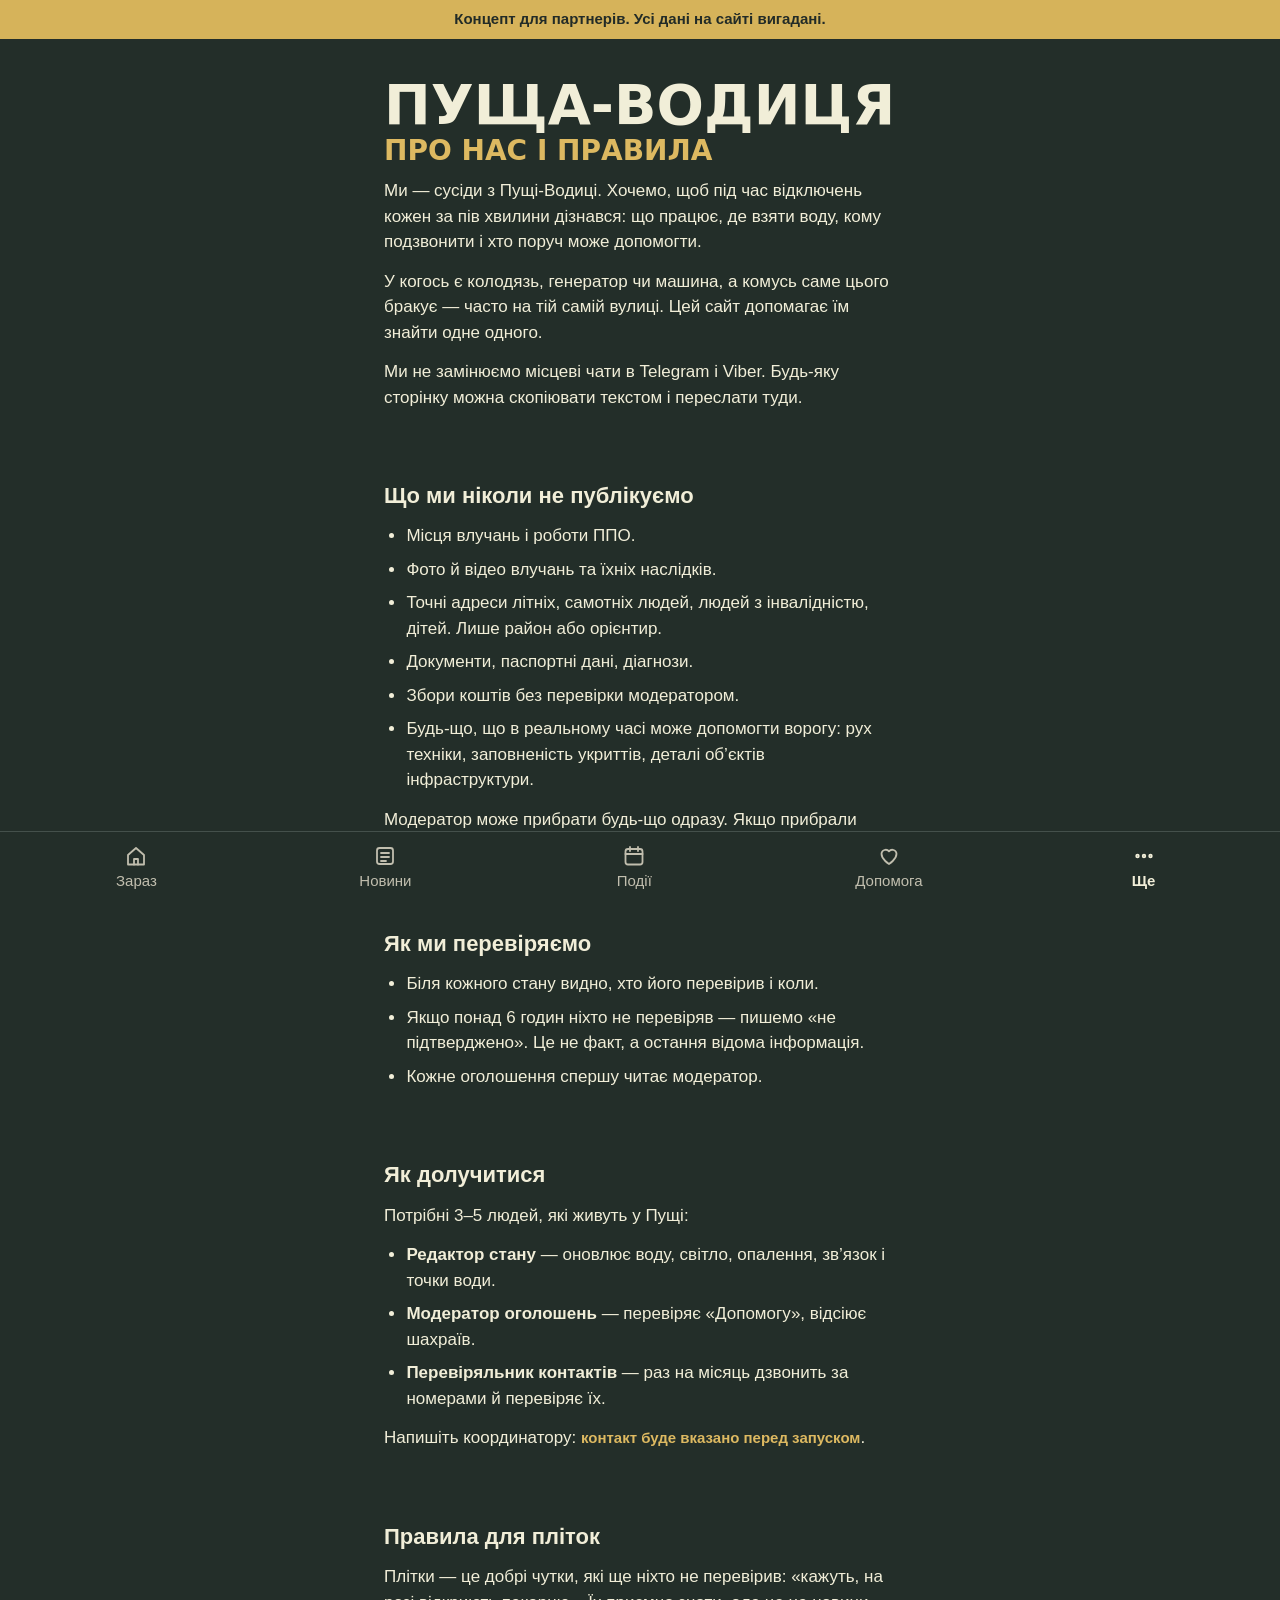
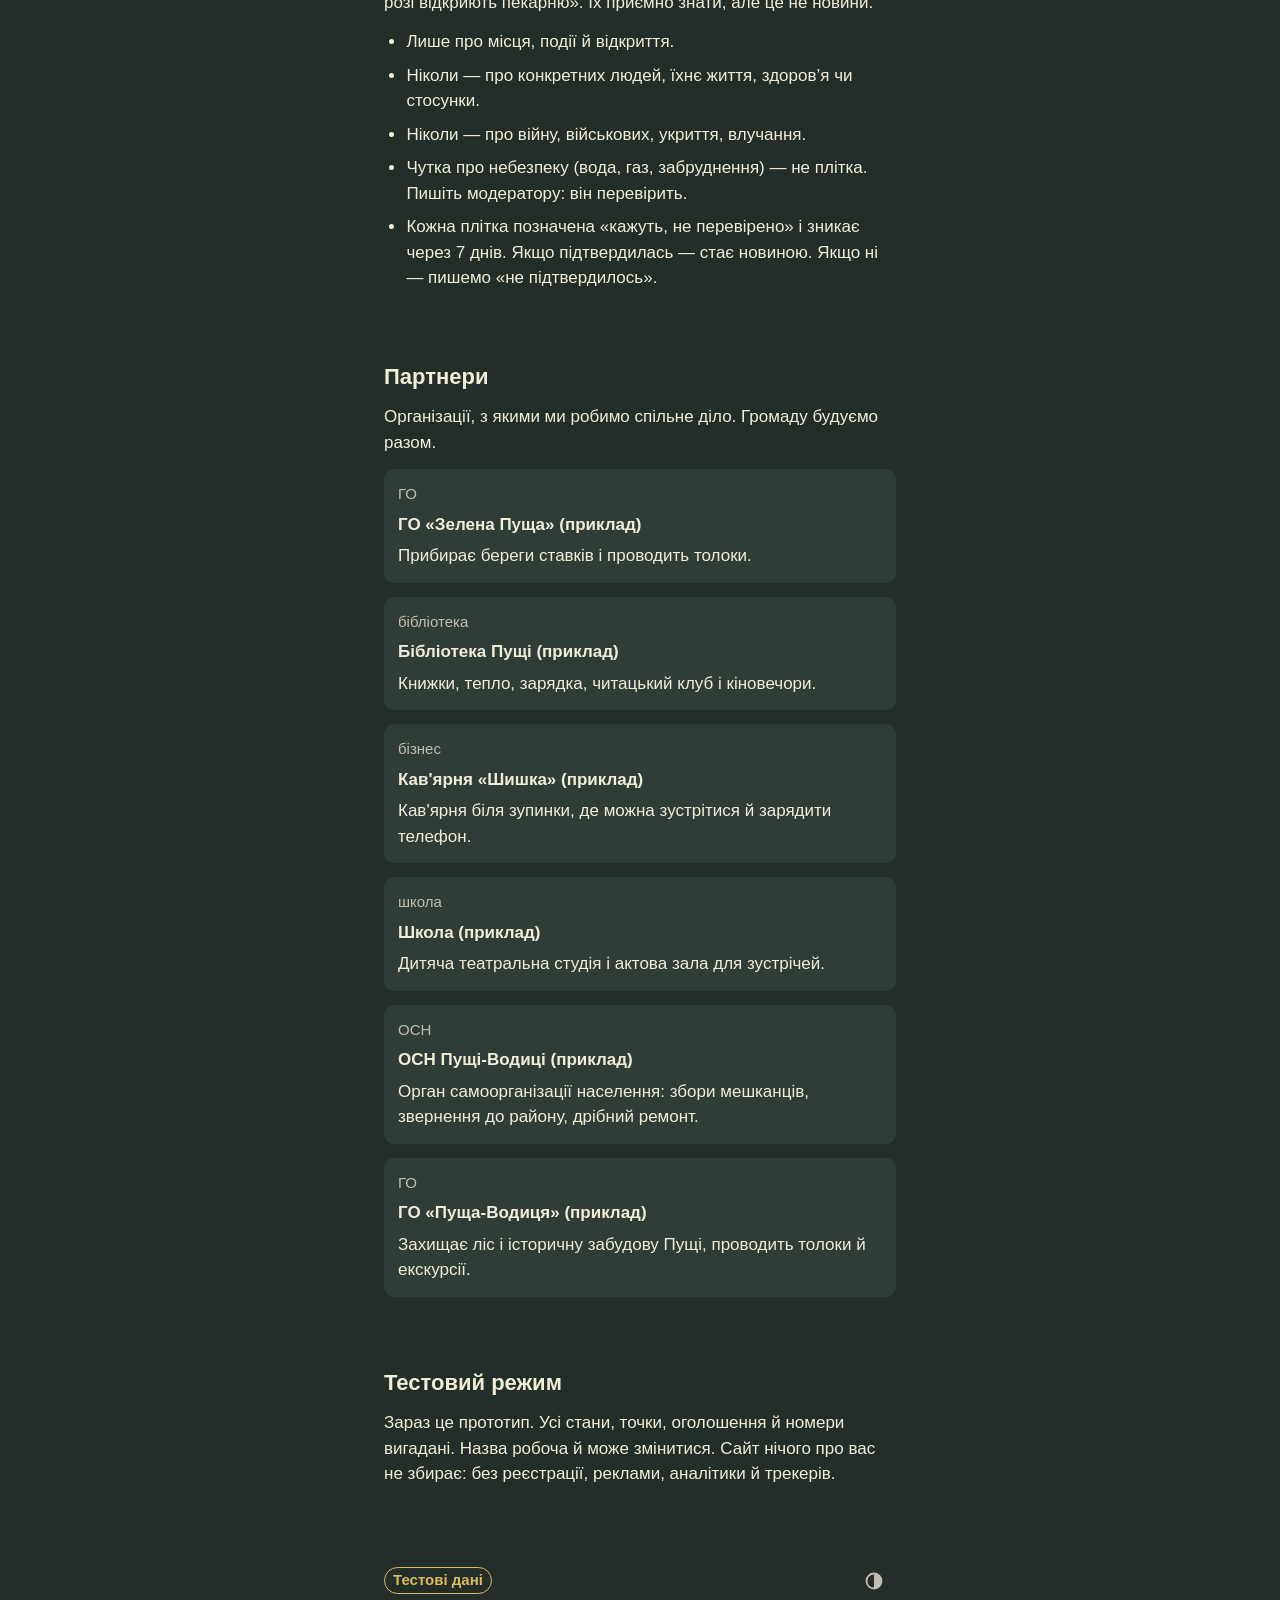
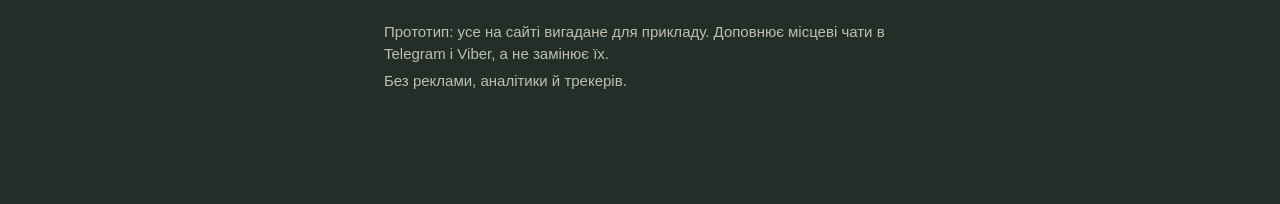
==== commit d417a8c0: "Switch to the «Бор» palette" ====
--- a/about.html
+++ b/about.html
@@ -6,7 +6,7 @@
 <meta name="viewport" content="width=device-width, initial-scale=1">
 <meta http-equiv="Content-Security-Policy" content="default-src 'self'; img-src 'self' data:; style-src 'self'; script-src 'self'; connect-src 'self'; manifest-src 'self'; worker-src 'self'; base-uri 'none'; form-action 'none'">
 <title>Про нас і правила — Пуща-громада (прототип)</title>
-<meta name="theme-color" content="#3B3735">
+<meta name="theme-color" content="#232E29">
 <link rel="manifest" href="manifest.webmanifest">
 <link rel="icon" href="icon.svg" type="image/svg+xml">
 <link rel="stylesheet" href="assets/style.css">
--- a/assets/style.css
+++ b/assets/style.css
@@ -3,15 +3,15 @@
    flat colour blocks, a pine as the sign, chunky uppercase display type, a cream "paper" panel.
    Pushcha-Vodytsia is a pine forest with ponds, so the pine is the site's own mark.
 
-   Colour carries meaning, never decoration:
-     pine block = works · maple block = missing · moss block = not verified · grey block = unknown;
-     the one action is a cream (dark theme) or mocha (light theme) button; links are blueberry.
+   Colour carries meaning, never decoration (palette «Бор», 2026-11-20):
+     green block = works · brick block = missing · ochre block = not verified · grey block = unknown;
+     the one action is a sand (dark theme) or pine-black (light theme) button; links are lake blue.
    Composition keeps the Zero Design System principles: a type scale with a gap (display caps, body,
    small labels), one left edge, hairlines between list items, space steps 4 · 8 · 14 · 24 · 40 · 72.
    One typeface, Rubik (owner, 2026-11-19; an exception to "no web fonts", see docs/plan.md §6): Black 900 for
    display caps, 400–700 for text. Self-hosted in assets/fonts (SIL OFL, OFL.txt beside it), no request to another
    site; if it cannot load, the system fonts below take over.
-   Dark (mocha) by default; light (cream) with the ◐ button. Text pairs are >= 4.5:1 (tools/check-site.mjs). */
+   Dark (pine-black) by default; light (sand) with the ◐ button. Text pairs are >= 4.5:1 (tools/check-site.mjs). */
 
 /* Rubik is a variable font: one file per alphabet holds every weight. The browser loads only the alphabets
    a page uses (unicode-range): Ukrainian pages need both. */
@@ -27,37 +27,41 @@
 }
 
 :root {
+  /* Palette «Бор» (owner, 2026-11-20; chosen from ten on the palette sheet). Built in OKLCH: the four colour blocks
+     share one lightness and chroma band, so none shouts louder than another; the ground carries a trace of pine.
+     Every text colour was pushed until it clears 4.6:1 on every ground it sits on (tools/check-site.mjs checks 4.5). */
   /* ground and text */
-  --bg: #3B3735;          /* Bear Claw Mocha */
-  --surface: #46413E;
-  --text: #F3EAD3;        /* cream */
-  --muted: #C9BFA8;
-  --rule: #5A534F;
-  --link: #A9BDEB;        /* Wild Blueberry, lightened for text */
-  /* the cream paper panel (inverted in the light theme) */
-  --paper: #F3EAD3;
-  --on-paper: #3B3735;
-  --paper-muted: #675F57;
-  --paper-rule: #D6CBB0;
-  --paper-link: #3A5A9E;
+  --bg: #232E29;          /* pine-black forest floor */
+  --surface: #2D3833;
+  --text: #F1EED8;        /* sand-cream */
+  --muted: #C1BEAE;
+  --rule: #44504B;
+  --link: #8BC6EF;        /* lake blue, lightened for text */
+  /* the former paper panel (no longer shown; kept valid): the light theme's ground and words */
+  --paper: #F3F1E0;
+  --on-paper: #222B27;
+  --paper-muted: #55615B;
+  --paper-rule: #D1CFBB;
+  --paper-link: #266186;
   /* state words on the ground and on paper */
-  --ok-text: #8CC7A6;
-  --no-text: #F59A80;
-  --stale-text: #BEAA30;
-  --paper-ok: #196555;
-  --paper-no: #B23E20;
-  --paper-stale: #6E6000;
-  /* blocks: the same in both themes */
-  --pine: #196555;  --on-pine: #F3EAD3;    /* Eastern White Pine */
-  --maple: #F16A46; --on-maple: #1E1B1A;   /* Maple Leaf */
-  --moss: #BEAA30;  --on-moss: #3B3735;    /* Rock Moss */
-  --grey: #57514D;  --on-grey: #F3EAD3;
-  --blueberry: #6380C0;
-  /* home tiles: one neutral tone between the ground and the grey block */
-  --title-2: #BEAA30;                                  /* a page's name under «Пуща-Водиця» (moss) */
-  --tile: #4A4542; --on-tile: #F3EAD3; --tile-muted: #C9BFA8;
-  --tile-no: #F7A68E; --tile-stale: #D4C04A; --tile-ok: #8CC7A6;   /* state words on a tile, all >= 4.5:1 */
-  --blue: #4462A8;  --on-blue: #F3EAD3;               /* Wild Blueberry, a step darker so cream text passes 4.5:1 */
+  --ok-text: #8ECFA9;
+  --no-text: #FEA28B;
+  --stale-text: #DDB961;
+  --paper-ok: #296948;
+  --paper-no: #953922;
+  --paper-stale: #715706;
+  /* blocks: the same in both themes (the names stay from the first palette: pine = works, maple = missing,
+     moss = not verified, blue = initiative) */
+  --pine: #337250;  --on-pine: #F1EED8;    /* needle green */
+  --maple: #A94B34; --on-maple: #F1EED8;   /* brick */
+  --moss: #D6B35A;  --on-moss: #222B27;    /* ochre */
+  --grey: #485A51;  --on-grey: #F1EED8;
+  --blueberry: #2F698F;
+  /* home tiles: one neutral tone a step above the ground */
+  --title-2: #DDB961;                                  /* a page's name under «Пуща-Водиця» (ochre) */
+  --tile: #303D37; --on-tile: #F1EED8; --tile-muted: #C1BEAE;
+  --tile-no: #FEA28B; --tile-stale: #DDB961; --tile-ok: #8ECFA9;   /* state words on a tile, all >= 4.5:1 */
+  --blue: #2F698F;  --on-blue: #F1EED8;               /* lake blue */
   /* picture tones (a picture does not change with the theme) */
   --tone-sage: #719A73; --tone-coral: #F2866D; --tone-marine: #1F73C2; --tone-sun: #F5C451; --tone-ever: #003A35; --tone-cream: #E9E6DC;
 
@@ -66,35 +70,42 @@
   --font: "Rubik", -apple-system, BlinkMacSystemFont, "Segoe UI", Roboto, "Noto Sans", Ubuntu, "Helvetica Neue", Arial, system-ui, sans-serif;
   --hair: 4px; --tight: 8px; --snug: 14px; --base: 24px; --wide: 40px; --section: 72px;
   --r-s: 10px; --r-m: 14px; --r-pill: 999px;
-  --h1: 2.5rem;          /* page titles, display caps */
-  --body: 1.0625rem;     /* 17px */
-  --small: 0.9375rem;    /* 15px */
-  --micro: 0.75rem;      /* 12px labels */
+  /* Type: a fixed set, nothing in between (owner, 2026-11-20; research/web-typography). Four sizes plus the
+     fit-width «Пуща-Водиця»; three weights; three line heights; no letter-spacing. tools/check-site.mjs refuses
+     any other value, so a new style cannot creep in unnoticed. The map's drawn labels (.map-svg) are exempt
+     from the sizes: they scale with the map. */
+  --fs-s: 0.9375rem;     /* 15px  labels and meta: one line, muted colour (owner chose 15 over 14 for older eyes) */
+  --fs-m: 1.0625rem;     /* 17px  all running text, item and tile titles */
+  --fs-l: 1.375rem;      /* 22px  section headings, wide-tile and lead titles, the big word on a small tile */
+  --fs-xl: 1.75rem;      /* 28px  the page's name, the big word on a wide tile */
+  --fw-text: 400; --fw-bold: 700; --fw-black: 900;     /* 900 only with uppercase display words */
+  --lh-text: 1.5; --lh-head: 1.25; --lh-caps: 0.92;
+  --body: var(--fs-m); --small: var(--fs-s);          /* old names, still used by the design lab (variants.css) */
   --measure: 32rem;
   color-scheme: dark;
 }
 
 :root[data-theme="light"] {
-  --bg: #F3EAD3;
-  --surface: #E9DEC2;
-  --text: #3B3735;
-  --muted: #675F57;
-  --rule: #D6CBB0;
-  --link: #3A5A9E;
-  --paper: #3B3735;
-  --on-paper: #F3EAD3;
-  --paper-muted: #C9BFA8;
-  --paper-rule: #5A534F;
-  --paper-link: #A9BDEB;
-  --ok-text: #196555;
-  --no-text: #B23E20;
-  --stale-text: #6E6000;
-  --paper-ok: #8CC7A6;
-  --paper-no: #F59A80;
-  --paper-stale: #BEAA30;
-  --title-2: #6E6000;
-  --tile: #E9DEC2; --on-tile: #3B3735; --tile-muted: #675F57;
-  --tile-no: #A8391C; --tile-stale: #6E6000; --tile-ok: #196555;
+  --bg: #F3F1E0;          /* sand paper */
+  --surface: #E7E4D0;
+  --text: #222B27;
+  --muted: #55615B;
+  --rule: #D1CFBB;
+  --link: #266186;
+  --paper: #232E29;
+  --on-paper: #F1EED8;
+  --paper-muted: #C1BEAE;
+  --paper-rule: #44504B;
+  --paper-link: #8BC6EF;
+  --ok-text: #296948;
+  --no-text: #953922;
+  --stale-text: #715706;
+  --paper-ok: #8ECFA9;
+  --paper-no: #FEA28B;
+  --paper-stale: #DDB961;
+  --title-2: #715706;
+  --tile: #E4E0CB; --on-tile: #222B27; --tile-muted: #55615B;
+  --tile-no: #953922; --tile-stale: #715706; --tile-ok: #296948;
   color-scheme: light;
 }
 
@@ -102,7 +113,7 @@
 html { -webkit-text-size-adjust: 100%; text-size-adjust: 100%; }
 body {
   margin: 0; background: var(--bg); color: var(--text);
-  font-family: var(--font); font-size: var(--body); line-height: 1.5;
+  font-family: var(--font); font-size: var(--fs-m); font-weight: var(--fw-text); line-height: var(--lh-text);
   padding: 0 var(--base) calc(88px + env(safe-area-inset-bottom, 0px));
   overflow-wrap: break-word;
 }
@@ -117,30 +128,31 @@
 section + section { padding-top: calc(var(--section) - var(--wide)); }
 h1, h2, h3, p { margin: 0; }
 
-/* display caps: page titles and section names */
-h1, h2, .display { font-family: var(--display); font-weight: 900; text-transform: uppercase; }
-h1 { font-size: var(--h1); line-height: 0.95; text-wrap: balance; }
-h2 { font-size: 1.125rem; line-height: 1.2; letter-spacing: 0.03em; }
-h3 { font-size: var(--body); font-weight: 700; line-height: 1.4; }
-.micro { font-size: var(--micro); font-weight: 700; line-height: 1.4; letter-spacing: 0.08em; text-transform: uppercase; color: var(--muted); font-variant-numeric: tabular-nums; }
+/* Uppercase only for short display words: «Пуща-Водиця», the page's name, the big word on a tile.
+   Section headings, labels and buttons are in sentence case; colour, not another weight, ranks them. */
+h1, .display { font-family: var(--display); font-weight: var(--fw-black); text-transform: uppercase; }
+h1 { font-size: var(--fs-xl); line-height: var(--lh-caps); text-wrap: balance; }
+h2 { font-size: var(--fs-l); font-weight: var(--fw-bold); line-height: var(--lh-head); text-wrap: balance; }
+h3 { font-size: var(--fs-m); font-weight: var(--fw-bold); line-height: var(--lh-head); }
+.micro { font-size: var(--fs-s); color: var(--muted); font-variant-numeric: tabular-nums; }
 .lead, .muted { color: var(--muted); }
-.small { font-size: var(--small); }
-.caption { font-size: var(--small); color: var(--muted); font-variant-numeric: tabular-nums; }
+.small { font-size: var(--fs-s); }
+.caption { font-size: var(--fs-s); color: var(--muted); font-variant-numeric: tabular-nums; }
 .nowrap { white-space: nowrap; }
 .page-head { gap: var(--snug); container-type: inline-size; }
 /* Every page title runs exactly the width of the content (owner, 2026-11-19): app.js (fitTitles) measures it and
    sets the size, up to 96px for a short word; before that, or without JS, a close guess from the column width. */
-.fit-title { font-family: var(--display); font-weight: 900; text-transform: uppercase; font-size: 11.5cqi; line-height: 0.9; white-space: nowrap; text-wrap: nowrap; }
+.fit-title { font-family: var(--display); font-weight: var(--fw-black); text-transform: uppercase; font-size: 11.5cqi; line-height: var(--lh-caps); white-space: nowrap; text-wrap: nowrap; }
 .fit-title span { display: inline-block; }
 /* «Пуща-Водиця» on every page (owner, 2026-11-19); on the inner pages it is the way home (no header any more).
    The page's own name sits under it: smaller, in moss — the colour the pine sign had in the old header. */
 .site-name a { color: var(--text); text-decoration: none; }
-.page-title { font-size: 1.75rem; line-height: 1.05; color: var(--title-2); text-wrap: balance; }
+.page-title { font-size: var(--fs-xl); color: var(--title-2); }
 .site-name + .page-title { margin-top: calc(var(--tight) - var(--snug)); }
 /* Published for partners (owner, 2026-11-19): a band on top of every page says it is a concept with made-up data,
    so a neighbour who finds the link does not take «Немає води» for real. */
 .concept-banner { margin: 0 calc(-1 * var(--base)); padding: var(--tight) var(--snug); background: var(--moss); color: var(--on-moss);
-  font-size: var(--small); font-weight: 700; text-align: center; }
+  font-size: var(--fs-s); font-weight: var(--fw-bold); text-align: center; }
 /* No header on any page (owner): the sample label and the theme button sit at the foot, above the small print. */
 .page-foot { margin-top: var(--base); }
 .site-footer .page-foot { margin: 0 0 var(--snug); }
@@ -150,13 +162,13 @@
 .top .caption { display: flex; flex-wrap: wrap; align-items: center; gap: var(--tight) var(--snug); color: var(--muted); }
 .brand {
   display: inline-flex; align-items: center; gap: var(--tight); min-height: 44px;
-  font-family: var(--display); font-weight: 900; font-size: 1.25rem; letter-spacing: 0.04em; text-transform: uppercase;
+  font-family: var(--display); font-weight: var(--fw-black); font-size: var(--fs-l); text-transform: uppercase;
   color: var(--text); text-decoration: none;
 }
 .brand svg { width: 28px; height: 28px; color: var(--stale-text); }
 .sample-banner {
   display: inline-block; padding: 1px var(--tight); border-radius: var(--r-pill);
-  border: 1px solid var(--stale-text); color: var(--stale-text); font-size: var(--micro); font-weight: 700;
+  border: 1px solid var(--stale-text); color: var(--stale-text); font-size: var(--fs-s); font-weight: var(--fw-bold);
 }
 .icon-btn {
   flex: none; display: inline-grid; place-items: center; width: 44px; height: 44px; border-radius: var(--r-pill);
@@ -171,10 +183,10 @@
 }
 .tabbar a {
   display: grid; justify-items: center; gap: 2px; min-width: 56px; min-height: 52px; padding-top: var(--hair);
-  color: var(--muted); text-decoration: none; font-size: var(--micro);
-}
-.tabbar a[aria-current] { color: var(--text); font-weight: 700; }
-.site-footer { padding: var(--section) 0 var(--base); font-size: var(--small); color: var(--muted); }
+  color: var(--muted); text-decoration: none; font-size: var(--fs-s); line-height: var(--lh-head);
+}
+.tabbar a[aria-current] { color: var(--text); font-weight: var(--fw-bold); }
+.site-footer { padding: var(--section) 0 var(--base); font-size: var(--fs-s); color: var(--muted); }
 .site-footer .wrap { display: grid; gap: var(--hair); }
 
 /* ---------- actions ---------- */
@@ -183,34 +195,34 @@
   display: inline-flex; align-items: center; justify-content: center; gap: 6px; justify-self: start;
   min-height: 48px; padding: 0 18px; border: 2px solid var(--text); border-radius: var(--r-s);
   background: var(--text); color: var(--bg); text-decoration: none; cursor: pointer;
-  font-family: var(--display); font-weight: 900; font-size: var(--small); letter-spacing: 0.04em; text-transform: uppercase;
+  font-weight: var(--fw-bold); font-size: var(--fs-m); line-height: var(--lh-head); text-align: center;
 }
 .btn svg { width: 18px; height: 18px; stroke-width: 2.6; }
 .btn-ghost { background: transparent; color: var(--text); }
 .btn-small, .ghost {
   display: inline-flex; align-items: center; gap: 6px; justify-self: start;
   min-height: 44px; padding: 0; border: 0; background: transparent;
-  color: var(--link); font: inherit; font-size: var(--small); text-decoration: none; cursor: pointer;
+  color: var(--link); font: inherit; font-size: var(--fs-s); text-decoration: none; cursor: pointer;
 }
 .btn-small svg, .ghost svg { width: 18px; height: 18px; }
 .actions, .btn-row { display: flex; flex-wrap: wrap; gap: 0 var(--base); }
 
-.feedback { font-size: var(--small); color: var(--ok-text); }
+.feedback { font-size: var(--fs-s); color: var(--ok-text); }
 .feedback:empty { display: none; }
 .copy-box {
   width: 100%; min-height: 10rem; padding: var(--snug); border-radius: var(--r-s);
-  border: 1px solid var(--rule); background: var(--surface); color: var(--text); font: inherit; font-size: var(--small);
+  border: 1px solid var(--rule); background: var(--surface); color: var(--text); font: inherit; font-size: var(--fs-s);
 }
 .jump { display: flex; flex-wrap: wrap; gap: 0 var(--base); margin: 0; padding: 0; list-style: none; }
-.jump a { display: inline-flex; align-items: center; min-height: 44px; font-size: var(--small); text-decoration: none; }
-
-.notice { padding-left: var(--snug); border-left: 3px solid var(--stale-text); font-size: var(--small); }
-.verify { color: var(--stale-text); font-size: var(--micro); font-weight: 700; letter-spacing: 0.06em; text-transform: uppercase; }
+.jump a { display: inline-flex; align-items: center; min-height: 44px; font-size: var(--fs-s); text-decoration: none; }
+
+.notice { padding-left: var(--snug); border-left: 3px solid var(--stale-text); font-size: var(--fs-s); }
+.verify { color: var(--stale-text); font-size: var(--fs-s); font-weight: var(--fw-bold); }
 .is-target { outline: 2px solid var(--link); outline-offset: 6px; border-radius: var(--r-s); }
 section > a:not([class]) { display: inline-flex; align-items: center; min-height: 44px; justify-self: start; }
-.card-meta { font-size: var(--small); color: var(--muted); }
+.card-meta { font-size: var(--fs-s); color: var(--muted); }
 .card-meta a { display: inline-block; padding: 2px 0; }
-.tag { font-size: var(--micro); font-weight: 700; letter-spacing: 0.08em; text-transform: uppercase; color: var(--muted); }
+.tag { font-size: var(--fs-s); color: var(--muted); }
 
 /* ---------- the former cream paper panel: now plain, like everything else (owner, 2026-11-19: one look;
    colour only where it means something). The class stays on status.html and news.html as a hook. ---------- */
@@ -234,18 +246,18 @@
 /* the regular coffee meeting in moss, as on the home page */
 .list > li.is-coffee { background: var(--moss); --text: var(--on-moss); --muted: var(--on-moss); --link: var(--on-moss); color: var(--on-moss); }
 .list > li.is-coffee a { text-decoration: underline; }
-.item-title { display: block; font-size: var(--body); font-weight: 500; line-height: 1.4; color: var(--text); }
+.item-title { display: block; font-size: var(--fs-m); font-weight: var(--fw-bold); line-height: var(--lh-head); color: var(--text); }
 .item.is-past .item-title { color: var(--muted); }
 .item summary { display: grid; gap: 6px; position: relative; padding-right: var(--wide); min-height: 44px; list-style: none; cursor: pointer; }
 .item summary::-webkit-details-marker { display: none; }
 .item summary::after {
   content: "+"; position: absolute; right: 0; top: 50%; transform: translateY(-50%);
-  font-size: 1.375rem; font-weight: 300; line-height: 1; color: var(--muted);
+  font-size: var(--fs-l); line-height: 1; color: var(--muted);   /* a sign, not text: line-height 1 centres it */
 }
 .item details[open] > summary::after { content: "–"; }
 .item-body { display: grid; gap: var(--tight); justify-items: start; padding-top: var(--snug); max-width: 65ch; }
 .item-body > * { max-width: 100%; }
-.item-body .meta, .item-body .alarm { font-size: var(--small); color: var(--muted); }
+.item-body .meta, .item-body .alarm { font-size: var(--fs-s); color: var(--muted); }
 .alarm { padding-left: var(--snug); border-left: 3px solid var(--stale-text); }
 .item-body .actions { padding-top: var(--hair); }
 .pr-0 { color: var(--no-text); }      /* problem: new */
@@ -257,10 +269,10 @@
 .row { display: grid; gap: 6px; min-height: 44px; color: var(--text); text-decoration: none; }
 
 .steps, .plain { margin: 0; padding-left: 1.4rem; display: grid; grid-template-columns: minmax(0, 1fr); gap: var(--tight); }
-.steps li::marker { color: var(--muted); font-variant-numeric: tabular-nums; font-weight: 700; }
+.steps li::marker { color: var(--muted); font-variant-numeric: tabular-nums; font-weight: var(--fw-bold); }
 pre.template {
   margin: 0; padding: var(--snug) var(--base); background: var(--surface); border-radius: var(--r-s);
-  white-space: pre-wrap; font: inherit; font-size: var(--small);
+  white-space: pre-wrap; font: inherit; font-size: var(--fs-s);
 }
 
 /* news pictures and their weak-connection stand-ins */
@@ -275,15 +287,16 @@
 .lead-news summary { padding-right: 0; gap: var(--tight); grid-template-columns: minmax(0, 1fr); }   /* the bled picture must not widen the column */
 .lead-news summary::after { top: auto; bottom: 0; transform: none; }
 .lead-pic { aspect-ratio: 16 / 10; margin-bottom: var(--tight); }
-.pic-note { margin-top: calc(-1 * var(--hair)); font-size: var(--micro); color: var(--muted); }
-.lead-title { font-size: 1.5rem; font-weight: 800; line-height: 1.2; letter-spacing: -0.01em; color: var(--text); }
+.pic-note { margin-top: calc(-1 * var(--hair)); font-size: var(--fs-s); color: var(--muted); }
+.lead-title { font-size: var(--fs-l); font-weight: var(--fw-bold); line-height: var(--lh-head); color: var(--text); }
 .lead-ex { color: var(--muted); padding-right: var(--wide); }
 .lead-news details[open] .lead-ex { display: none; }
 
 /* ---------- home: a board of tiles (owner, 2026-11-19; the brand sheet on board wild-nature) ----------
    One neutral tone for all tiles (owner: too many colours); the kind is named in the small label. The only
    accent is a wide maple tile at the top when a service is missing — colour carries meaning, as everywhere.
-   Inside a tile: a small caps label, an optional big display word, a title, one meta line at the bottom. */
+   Inside a tile: a quiet label (sentence case, muted; a state word in colour), an optional big display word in caps,
+   a title, one meta line at the bottom. */
 .home { gap: var(--base); }
 .home section + section { padding-top: 0; }
 .bento { display: grid; grid-template-columns: repeat(2, minmax(0, 1fr)); grid-auto-flow: dense; gap: var(--base) var(--snug); }   /* rows 24, columns 14 (owner) */
@@ -292,16 +305,19 @@
   min-height: 10.5rem; padding: var(--snug); border-radius: var(--r-s); text-decoration: none; overflow-wrap: anywhere;
 }
 .bt-wide { grid-column: 1 / -1; min-height: 0; }
-.bt-kind { font-size: var(--micro); font-weight: 800; line-height: 1.3; letter-spacing: 0.08em; text-transform: uppercase; }
-.bt-big { font-family: var(--display); font-weight: 900; font-size: 1.375rem; line-height: 1; text-transform: uppercase; overflow-wrap: normal; }
-.bt-wide .bt-big { font-size: 2.25rem; }
-.bt-title { font-weight: 800; line-height: 1.25; }
-.bt-wide .bt-title { font-size: 1.375rem; letter-spacing: -0.01em; }
-.bt-text { font-size: var(--small); line-height: 1.4; }
-.bt-meta { margin-top: auto; font-size: var(--small); font-weight: 600; line-height: 1.35; }
+.bt-kind { font-size: var(--fs-s); line-height: var(--lh-head); }
+.bt-kind .bt-st-no, .bt-kind .bt-st-stale { font-weight: var(--fw-bold); }
+/* The big word is one word and cannot wrap: on a phone 320 px wide a small tile is too narrow for «КАЖУТЬ…» at 22 px,
+   so there (and only there) it shrinks to fit its tile, like the title. Never larger than its step. */
+.bt { container-type: inline-size; }
+.bt-big { font-family: var(--display); font-weight: var(--fw-black); font-size: min(var(--fs-l), 17.6cqi); line-height: var(--lh-caps); text-transform: uppercase; overflow-wrap: normal; }
+.bt-wide .bt-big, .bt-add .bt-big { font-size: var(--fs-xl); }
+.bt-title { font-weight: var(--fw-bold); line-height: var(--lh-head); }
+.bt-wide .bt-title { font-size: var(--fs-l); }
+.bt-meta { margin-top: auto; font-size: var(--fs-s); font-weight: var(--fw-bold); line-height: var(--lh-head); }
 .bt-pic { display: block; width: calc(100% + 2 * var(--snug)); max-width: none; height: auto; aspect-ratio: 16 / 9; object-fit: cover;
   margin: 0 calc(-1 * var(--snug)); background: var(--surface); }
-.bt-pic-note { margin-top: calc(-1 * var(--hair)); font-size: var(--micro); line-height: 1.3; }   /* "Фото: згенероване зображення…" */
+.bt-pic-note { margin-top: calc(-1 * var(--hair)); font-size: var(--fs-s); line-height: var(--lh-head); }   /* "Фото: згенероване зображення…" */
 .bt-mark { position: absolute; right: -10px; bottom: -8px; width: 84px; height: 84px; opacity: 0.22; pointer-events: none; }
 .bt-mark ~ .bt-meta, .bt-coffee .bt-title { padding-right: 52px; }
 /* Colour by importance, not by kind (owner: one colour per kind was too much, all neutral too flat):
@@ -319,14 +335,13 @@
 .bt-wide .bt-kind, .bt-alarm .bt-kind, .bt-coffee .bt-kind { color: inherit; }
 .bt-add { background: transparent; border: 2px dashed var(--rule); color: var(--text); }
 .bt-add .bt-kind { color: var(--muted); }
-.bt-add .bt-big { font-size: 2.5rem; }
 .bt:hover { filter: brightness(1.06); }
 .bt:active { transform: translateY(1px); }
 @media (prefers-reduced-motion: reduce) { .bt:active { transform: none; } }
 @media (max-width: 15rem) { .bento { grid-template-columns: minmax(0, 1fr); } }
 
 .meta-line { display: flex; align-items: center; justify-content: space-between; gap: var(--snug); margin-top: var(--snug); }
-.more { display: inline-flex; align-items: center; justify-content: flex-end; min-width: 44px; min-height: 44px; font-size: var(--small); text-decoration: none; }
+.more { display: inline-flex; align-items: center; justify-content: flex-end; min-width: 44px; min-height: 44px; font-size: var(--fs-s); text-decoration: none; }
 
 /* ---------- status page: one colour block per service ---------- */
 .tiles { display: grid; grid-template-columns: minmax(0, 1fr); gap: 12px; margin: 0; padding: 0; list-style: none; }
@@ -334,13 +349,13 @@
   display: grid; grid-template-columns: auto minmax(0, 1fr); column-gap: var(--snug); row-gap: 4px; align-items: baseline;
   padding: var(--snug); border-radius: var(--r-s); background: var(--grey); color: var(--on-grey);
 }
-.tile-name { font-family: var(--display); font-weight: 900; text-transform: uppercase; }
-.tile-state { font-weight: 700; text-align: right; white-space: nowrap; }
-.tile-meta, .tile-note { grid-column: 1 / -1; font-size: var(--small); }
+.tile-name { font-size: var(--fs-l); font-weight: var(--fw-bold); line-height: var(--lh-head); }
+.tile-state { font-weight: var(--fw-bold); text-align: right; white-space: nowrap; }
+.tile-meta, .tile-note { grid-column: 1 / -1; font-size: var(--fs-s); }
 .st-yes { background: var(--pine); color: var(--on-pine); }
 .st-no { background: var(--maple); color: var(--on-maple); }
 .st-stale { background: var(--moss); color: var(--on-moss); }
-.status-meta { font-size: var(--small); color: var(--muted); }
+.status-meta { font-size: var(--fs-s); color: var(--muted); }
 #event { display: grid; gap: var(--tight); }
 
 /* ---------- add ---------- */
@@ -352,8 +367,9 @@
    No frame: the map lies on the page colour and ends at an uneven, sharp edge (no fading).
    Forest = loose patches of small green dots; water bright blue; main roads thick, the tram thick and dashed; long named
    streets hairlines. Three zones of the grid, seen only under the mouse: no names drawn, no status. */
-:root { --map-dot: #6F9E7B; --map-tree: #8CC7A6; --map-water: #7EA6F2; --map-road: #6F685F; --map-street: #8A8174; --map-ink: #F3EAD3; --map-label: #C9BFA8; }
-:root[data-theme="light"] { --map-dot: #7FAE8C; --map-tree: #3F8A66; --map-water: #3F7FE6; --map-road: #CDBF9F; --map-street: #B3A68A; --map-ink: #3B3735; --map-label: #675F57; }
+/* «Бор»: water in the lake blue, streets in sand, the forest a lighter needle green than the ground */
+:root { --map-dot: #6F9E7B; --map-tree: #8ECFA9; --map-water: #6FB0E8; --map-road: #55635B; --map-street: #9A9682; --map-ink: #F1EED8; --map-label: #C1BEAE; }
+:root[data-theme="light"] { --map-dot: #7FAE8C; --map-tree: #2F7A55; --map-water: #2F7FC4; --map-road: #CFCBB2; --map-street: #B0AA8E; --map-ink: #222B27; --map-label: #55615B; }
 .map-box { position: relative; margin: 0 calc(-1 * var(--base)); }       /* bleeds to the screen edges */
 /* zoom (map.js): + / − / whole map in the top-right corner (the north arrow has the top-left one).
    At rest one finger scrolls the page; zoomed in, one finger or the mouse drags the map. */
@@ -386,19 +402,18 @@
 .map-svg .m-river { stroke: var(--map-water); stroke-width: calc(3.2px * var(--mz, 1)); }
 .map-svg .m-water { fill: var(--map-water); }
 .map-svg .m-tram { stroke: var(--map-street); stroke-width: calc(3.4px * var(--mz, 1)); stroke-linecap: butt; stroke-dasharray: calc(7px * var(--mz, 1)) calc(4px * var(--mz, 1)); }
-.map-svg .m-place { fill: var(--map-label); font-family: var(--font); font-weight: 600; font-size: calc(12.5px * var(--mz, 1)); dominant-baseline: middle; }
+.map-svg .m-place { fill: var(--map-label); font-family: var(--font); font-weight: var(--fw-bold); font-size: calc(12.5px * var(--mz, 1)); dominant-baseline: middle; }
 .map-svg .m-north circle { fill: var(--bg); }   /* a patch of page colour under the arrow, over any road */
 .map-svg .m-north path { fill: var(--map-ink); }
-.map-svg .m-north text { fill: var(--map-ink); font-family: var(--font); font-weight: 700; font-size: 10px; letter-spacing: 0.12em; text-anchor: middle; }
+.map-svg .m-north text { fill: var(--map-ink); font-family: var(--font); font-weight: var(--fw-bold); font-size: 10px; text-anchor: middle; }
 
 .chip { display: inline-block; flex: none; width: 16px; height: 16px; border-radius: 4px; }
 .chip.chip-forest { background: radial-gradient(circle, var(--map-dot) 1.6px, transparent 2.2px) 1px 1px / 7px 7px; }
 .chip.chip-water { background: var(--map-water); }
 .chip.chip-tram { height: 4px; border-radius: 0; background: repeating-linear-gradient(90deg, var(--map-street) 0 6px, transparent 6px 9px); }
 .chip.chip-road { height: 4px; border-radius: 2px; background: var(--map-street); }
-.map-legend { display: flex; flex-wrap: wrap; gap: var(--tight) var(--base); margin: 0; padding: 0; list-style: none; font-size: var(--small); }
+.map-legend { display: flex; flex-wrap: wrap; gap: var(--tight) var(--base); margin: 0; padding: 0; list-style: none; font-size: var(--fs-s); }
 .map-legend li { display: inline-flex; align-items: center; gap: var(--tight); }
-.map-credit { text-transform: none; letter-spacing: 0; font-weight: 400; }
 
 /* ---------- markers: what is happening where (map.js) ----------
    One marker per landmark, coloured by the most important thing there: problem maple, meeting moss,
@@ -412,7 +427,7 @@
 .map-svg .m-spot-initiative .m-spot-dot { fill: var(--blue); }
 .map-svg .m-spot-news .m-spot-dot { fill: var(--pine); }
 .map-svg .m-spot-solved .m-spot-dot { fill: var(--grey); }
-.map-svg .m-spot-n { font-family: var(--font); font-size: 13px; font-weight: 800; text-anchor: middle; dominant-baseline: middle; pointer-events: none; }
+.map-svg .m-spot-n { font-family: var(--font); font-size: 13px; font-weight: var(--fw-bold); text-anchor: middle; dominant-baseline: middle; pointer-events: none; }
 .map-svg .m-spot-problem .m-spot-n { fill: var(--on-maple); }
 .map-svg .m-spot-event .m-spot-n { fill: var(--on-moss); }
 .map-svg .m-spot-initiative .m-spot-n { fill: var(--on-blue); }
@@ -450,9 +465,14 @@
 .bt-box > .bt-coffee ~ .bt-map { color: var(--on-moss); }
 
 /* ---------- narrow screens and 200% zoom ---------- */
+/* a 360 px phone: two small tiles leave 121 px for «КАЖУТЬ…» (122.5 px in Rubik Black 22); 2 px less side padding
+   is enough, and the type keeps its one size */
+@media (max-width: 24rem) {
+  .bt { padding-left: 12px; padding-right: 12px; }
+  .bt-pic { width: calc(100% + 24px); margin: 0 -12px; }
+}
 @media (max-width: 22rem) {
   body { padding-left: var(--snug); padding-right: var(--snug); }
-  h1 { font-size: 1.875rem; }
   .tile-state, .tile-name, h1, h2, .micro, .brand { overflow-wrap: anywhere; }
   .tile { grid-template-columns: minmax(0, 1fr); }
   .tile-state { text-align: left; white-space: normal; }
@@ -461,8 +481,6 @@
   .btn { justify-self: stretch; padding: var(--tight) var(--snug); }
   .item:not(.lead-news) summary { padding-right: var(--base); }
   .bt { min-height: 9rem; padding: 12px; }
-  .bt-big { font-size: 1.25rem; }
-  .bt-wide .bt-big { font-size: 1.75rem; }
   .bt-pic { width: calc(100% + 24px); margin: 0 -12px; }
   .paper { padding-left: var(--snug); padding-right: var(--snug); }
   .map-box { margin: 0 calc(-1 * var(--snug)); }
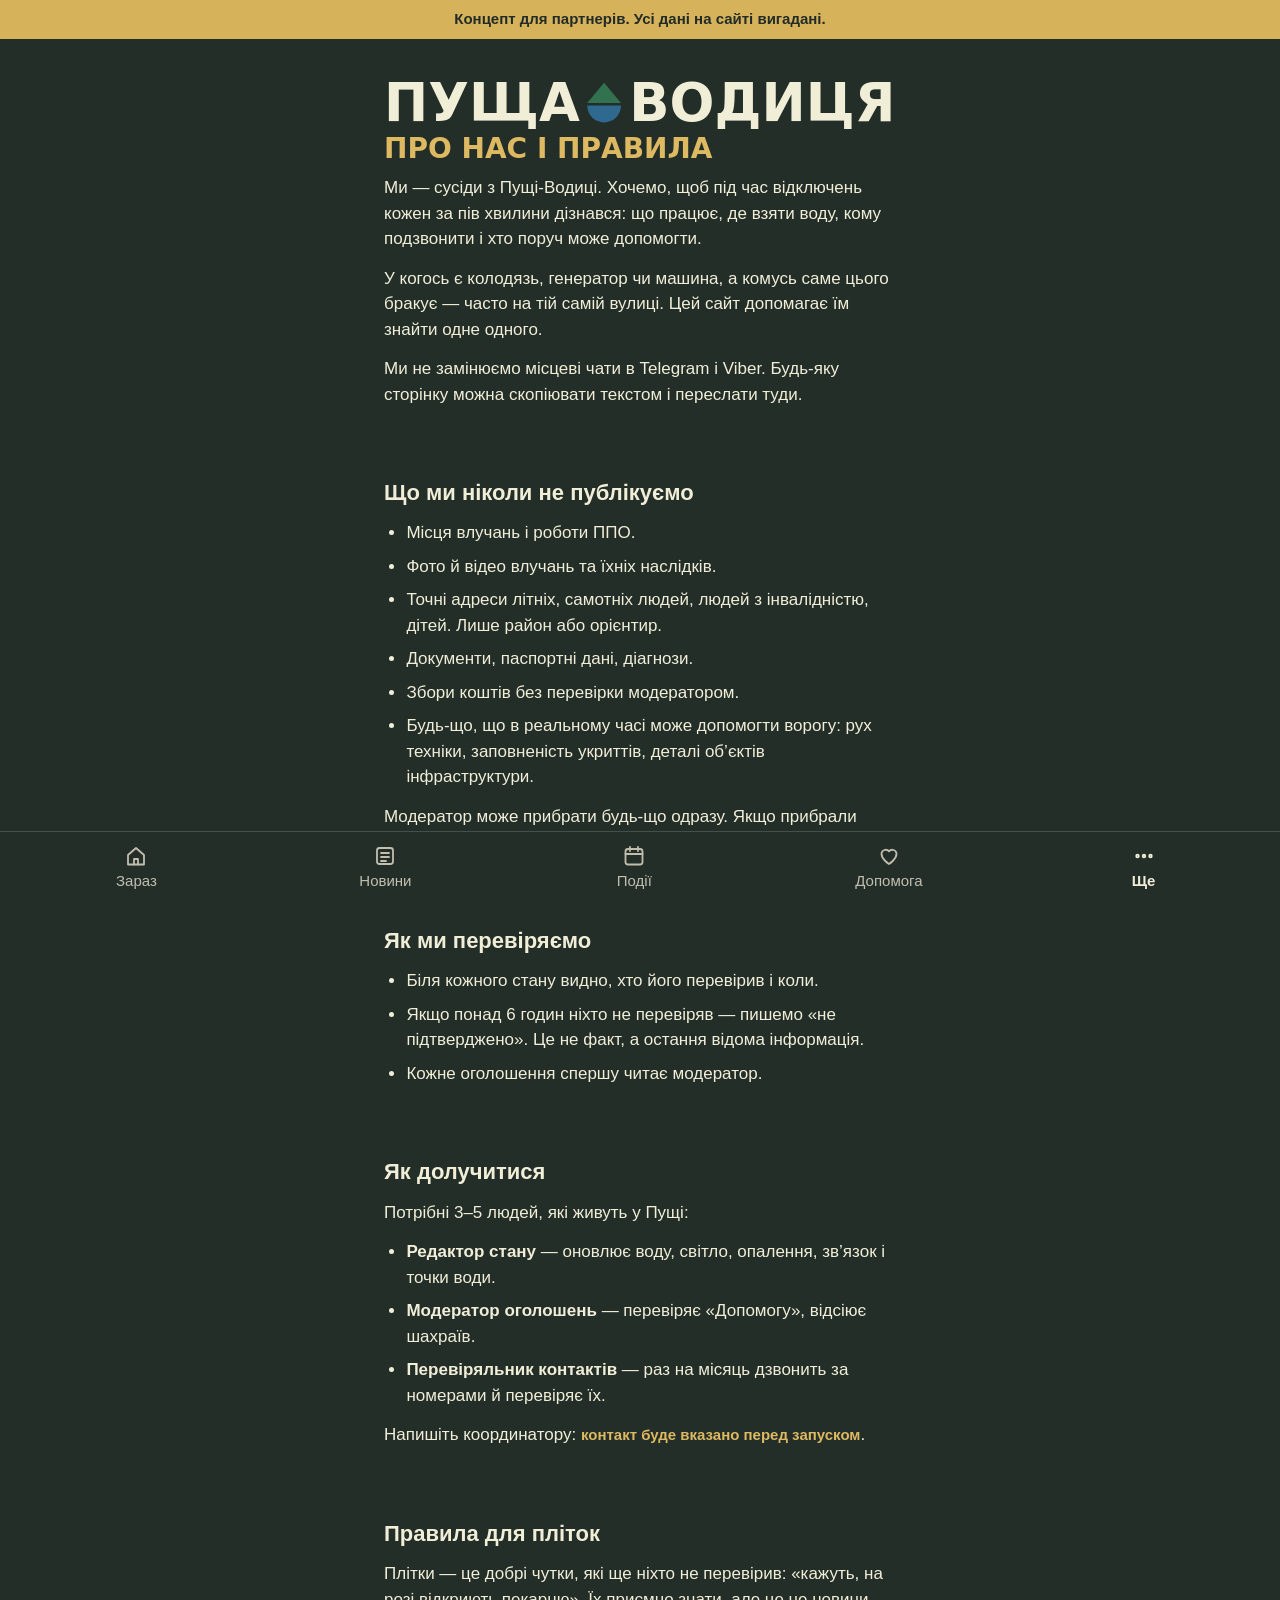
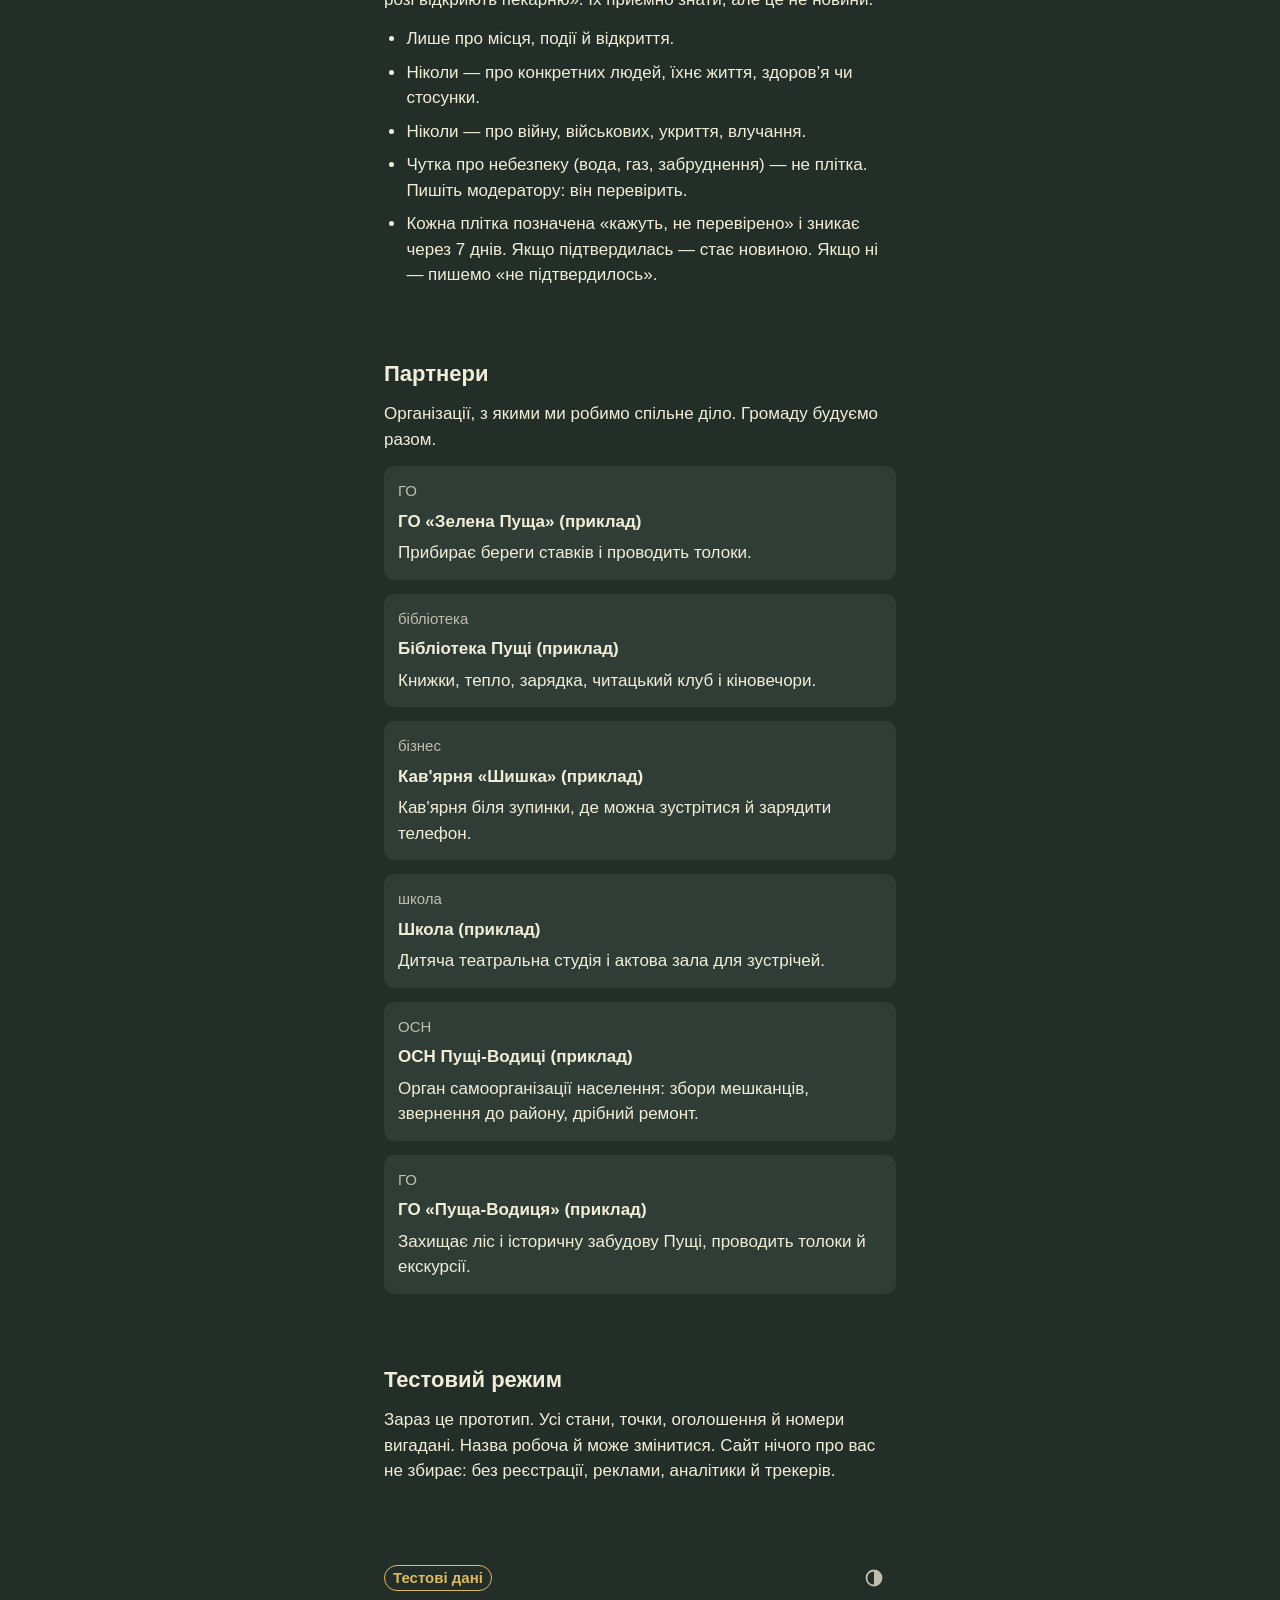
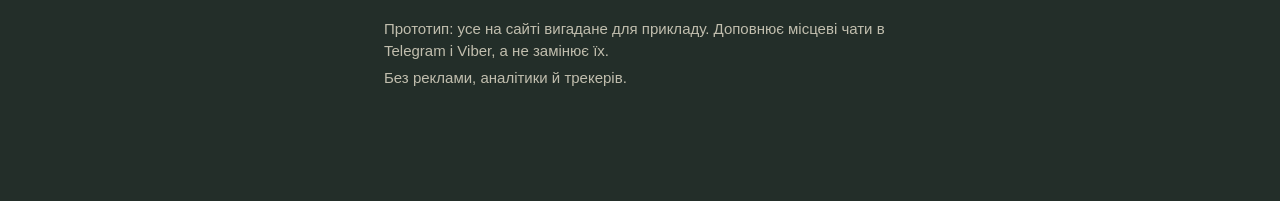
==== commit a00d0e82: "Add the tree-over-water sign to the title and icon" ====
--- a/about.html
+++ b/about.html
@@ -16,7 +16,7 @@
 <p class="concept-banner">Концепт для партнерів. Усі дані на сайті вигадані.</p>
 <main class="wrap">
   <section class="page-head">
-    <p class="fit-title site-name"><a href="index.html"><span>Пуща-Водиця</span></a></p>
+    <p class="fit-title site-name"><a href="index.html"><span>Пуща<span class="vh">-</span><svg class="mark" viewBox="0 0 100 100" aria-hidden="true"><path class="mark-tree" d="M50 4 10 52h80z"/><path class="mark-water" d="M10 58h80a40 40 0 0 1-80 0z"/></svg>Водиця</span></a></p>
     <h1 class="page-title">Про нас і правила</h1>
     <p>Ми — сусіди з Пущі-Водиці. Хочемо, щоб під час відключень кожен за пів хвилини дізнався: що працює, де взяти воду, кому подзвонити і хто поруч може допомогти.</p>
     <p>У когось є колодязь, генератор чи машина, а комусь саме цього бракує — часто на тій самій вулиці. Цей сайт допомагає їм знайти одне одного.</p>
--- a/assets/style.css
+++ b/assets/style.css
@@ -62,6 +62,7 @@
   --tile: #303D37; --on-tile: #F1EED8; --tile-muted: #C1BEAE;
   --tile-no: #FEA28B; --tile-stale: #DDB961; --tile-ok: #8ECFA9;   /* state words on a tile, all >= 4.5:1 */
   --blue: #2F698F;  --on-blue: #F1EED8;               /* lake blue */
+  --mark-tree: #337250; --mark-water: #2F698F;        /* the sign in «Пуща-Водиця»: the needle-green and lake-blue block colours (owner: darker than the light text tones) */
   /* picture tones (a picture does not change with the theme) */
   --tone-sage: #719A73; --tone-coral: #F2866D; --tone-marine: #1F73C2; --tone-sun: #F5C451; --tone-ever: #003A35; --tone-cream: #E9E6DC;
 
@@ -106,6 +107,7 @@
   --title-2: #715706;
   --tile: #E4E0CB; --on-tile: #222B27; --tile-muted: #55615B;
   --tile-no: #953922; --tile-stale: #715706; --tile-ok: #296948;
+  --mark-tree: #337250; --mark-water: #2F698F;
   color-scheme: light;
 }
 
@@ -144,6 +146,12 @@
    sets the size, up to 96px for a short word; before that, or without JS, a close guess from the column width. */
 .fit-title { font-family: var(--display); font-weight: var(--fw-black); text-transform: uppercase; font-size: 11.5cqi; line-height: var(--lh-caps); white-space: nowrap; text-wrap: nowrap; }
 .fit-title span { display: inline-block; }
+/* The sign in place of the hyphen (owner, 2026-11-20; logo sheet, variant 21): a tree over water. The real hyphen
+   stays in the text, hidden, so a screen reader and a copy say «Пуща-Водиця». */
+.fit-title .mark { width: 0.8em; height: 0.8em; margin: 0 0.07em; vertical-align: -0.04em; stroke: none; }
+.mark-tree { fill: var(--mark-tree); }      /* inline in each page: a fill through <use> from icons.svg cannot read these colours */
+.mark-water { fill: var(--mark-water); }
+.vh { position: absolute; width: 1px; height: 1px; margin: -1px; padding: 0; overflow: hidden; clip-path: inset(50%); white-space: nowrap; border: 0; }
 /* «Пуща-Водиця» on every page (owner, 2026-11-19); on the inner pages it is the way home (no header any more).
    The page's own name sits under it: smaller, in moss — the colour the pine sign had in the old header. */
 .site-name a { color: var(--text); text-decoration: none; }
@@ -335,7 +343,13 @@
 .bt-wide .bt-kind, .bt-alarm .bt-kind, .bt-coffee .bt-kind { color: inherit; }
 .bt-add { background: transparent; border: 2px dashed var(--rule); color: var(--text); }
 .bt-add .bt-kind { color: var(--muted); }
+/* the owner's photos of Pushcha (home.js photoTile): the picture fills the top of a wide tile, a caption below */
+.bt.bt-photo { margin: 0; padding: 0; gap: 0; }   /* two classes: wins over the narrow-screen tile padding */
+.bt-photo-img { display: block; width: 100%; height: auto; max-height: 32rem; object-fit: cover; background: var(--surface); }
+.bt-photo-cap { display: grid; gap: var(--hair); padding: var(--snug); }
+.bt-photo-cap .bt-kind { color: var(--tile-muted); }
 .bt:hover { filter: brightness(1.06); }
+.bt-photo:hover { filter: none; }   /* not a link */
 .bt:active { transform: translateY(1px); }
 @media (prefers-reduced-motion: reduce) { .bt:active { transform: none; } }
 @media (max-width: 15rem) { .bento { grid-template-columns: minmax(0, 1fr); } }
@@ -455,11 +469,20 @@
 .bt-box.bt-wide { grid-column: 1 / -1; }
 .bt-box > .bt { height: 100%; }
 .bt-box > .bt .bt-kind { padding-right: 44px; overflow-wrap: normal; }   /* wrap between words, never inside one */
+/* The tap area stays 44×44 but is invisible; the circle you see is 30 px, centred on the label's line and ending
+   at the tile's text edge, so it never hangs over a picture below the label (owner, 2026-11-20).
+   top = tile padding + half the label line (15 px × 1.25) − half the tap area (22 px). */
 .bt-map {
-  position: absolute; top: 4px; right: 4px; display: grid; place-items: center; width: 44px; height: 44px;
-  border-radius: var(--r-pill); color: var(--on-tile); background: rgba(0, 0, 0, 0.14);
-}
-.bt-map svg { width: 18px; height: 18px; fill: none; stroke: currentColor; stroke-width: 2; stroke-linecap: round; stroke-linejoin: round; }
+  position: absolute; top: calc(var(--snug) + 9.4px - 22px); right: 6px; display: grid; place-items: center; width: 44px; height: 44px;
+  border-radius: var(--r-pill); color: var(--on-tile);
+  background: radial-gradient(circle, rgba(0, 0, 0, 0.16) 13.5px, transparent 14px);
+}
+@media (max-width: 22rem) { .bt-map { top: calc(12px + 9.4px - 22px); right: 4px; } }   /* the tile padding is 12 px there */
+/* A picture under the label: the label band gets as much room below as above (the tile padding), so the map
+   circle sits in the middle of the band, clear of the picture (owner: it touched the picture's edge). */
+.bt > .bt-kind + .bt-pic { margin-top: calc(var(--snug) - var(--tight)); }
+@media (max-width: 22rem) { .bt > .bt-kind + .bt-pic { margin-top: calc(12px - var(--tight)); } }
+.bt-map svg { width: 16px; height: 16px; fill: none; stroke: currentColor; stroke-width: 2; stroke-linecap: round; stroke-linejoin: round; }
 .bt-box > .bt-wide.bt-news ~ .bt-map { color: var(--on-pine); }
 .bt-box > .bt-wide.bt-initiative ~ .bt-map { color: var(--on-blue); }
 .bt-box > .bt-coffee ~ .bt-map { color: var(--on-moss); }
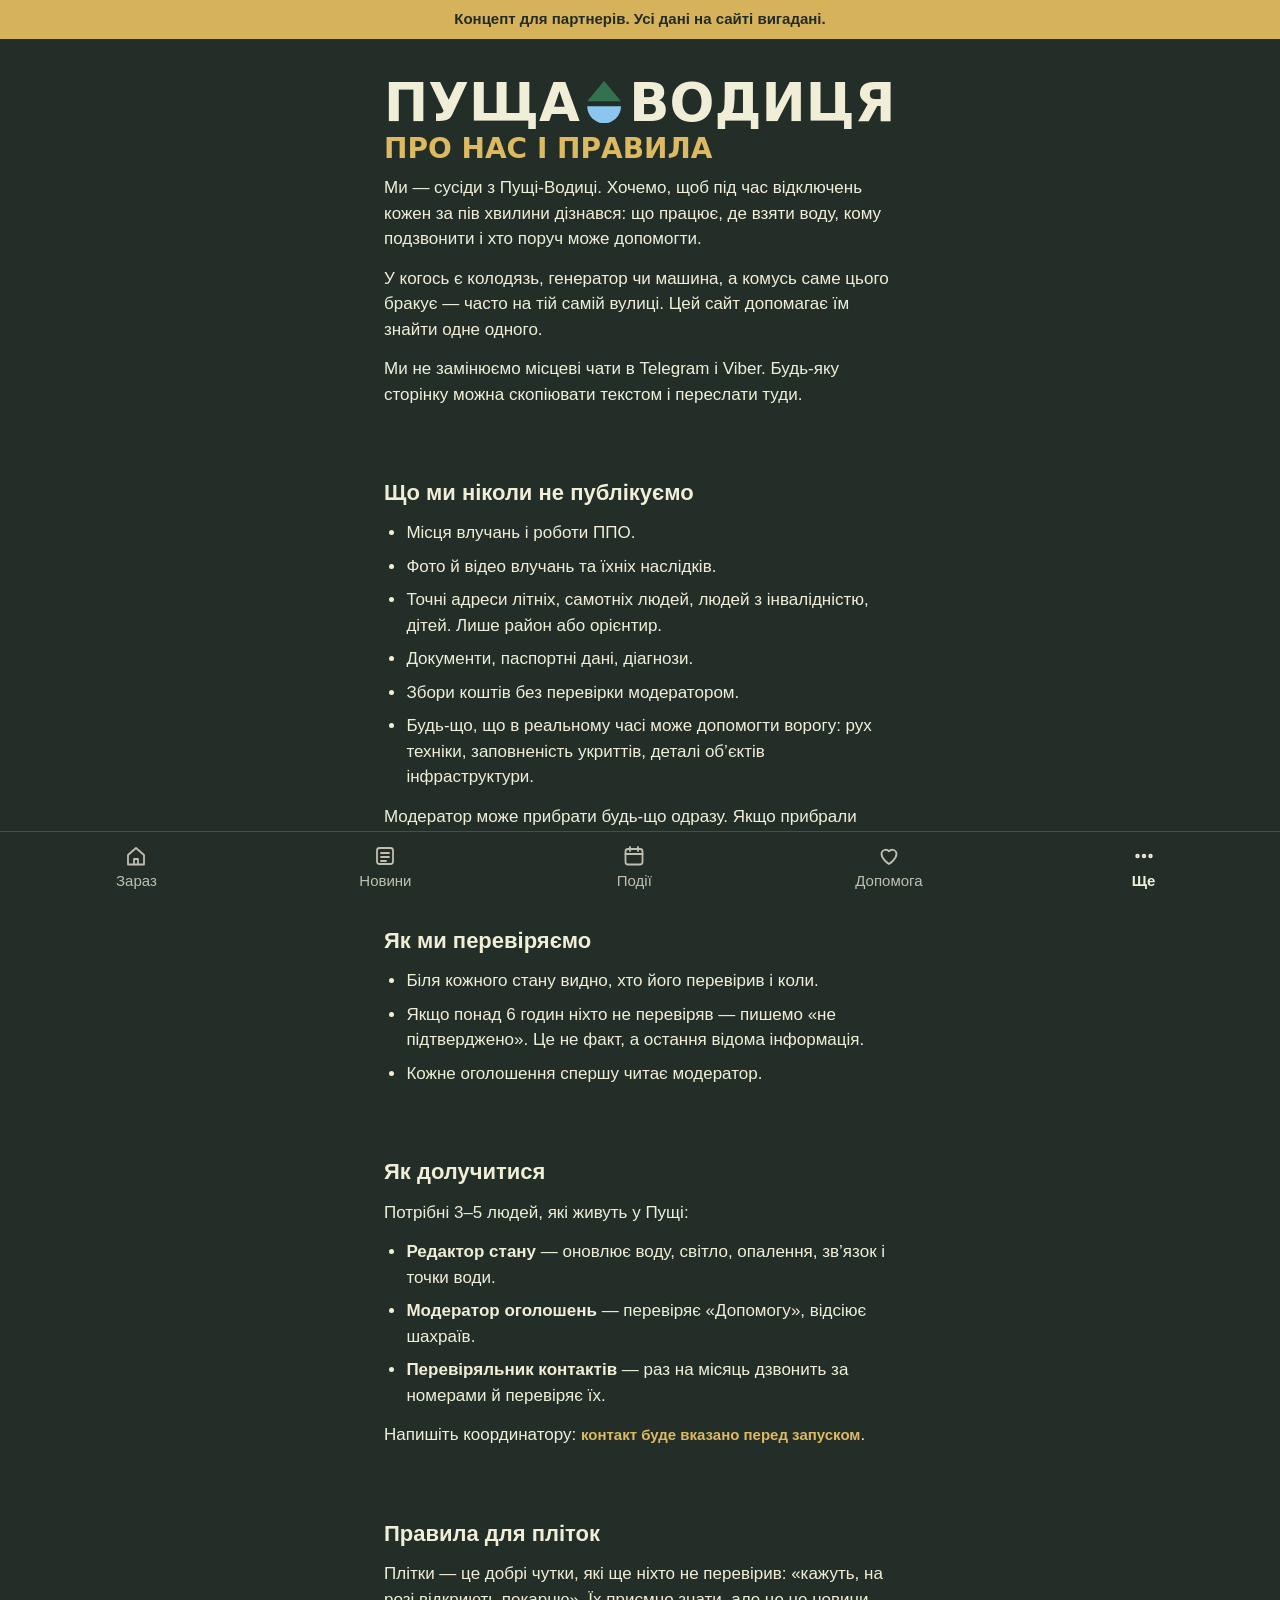
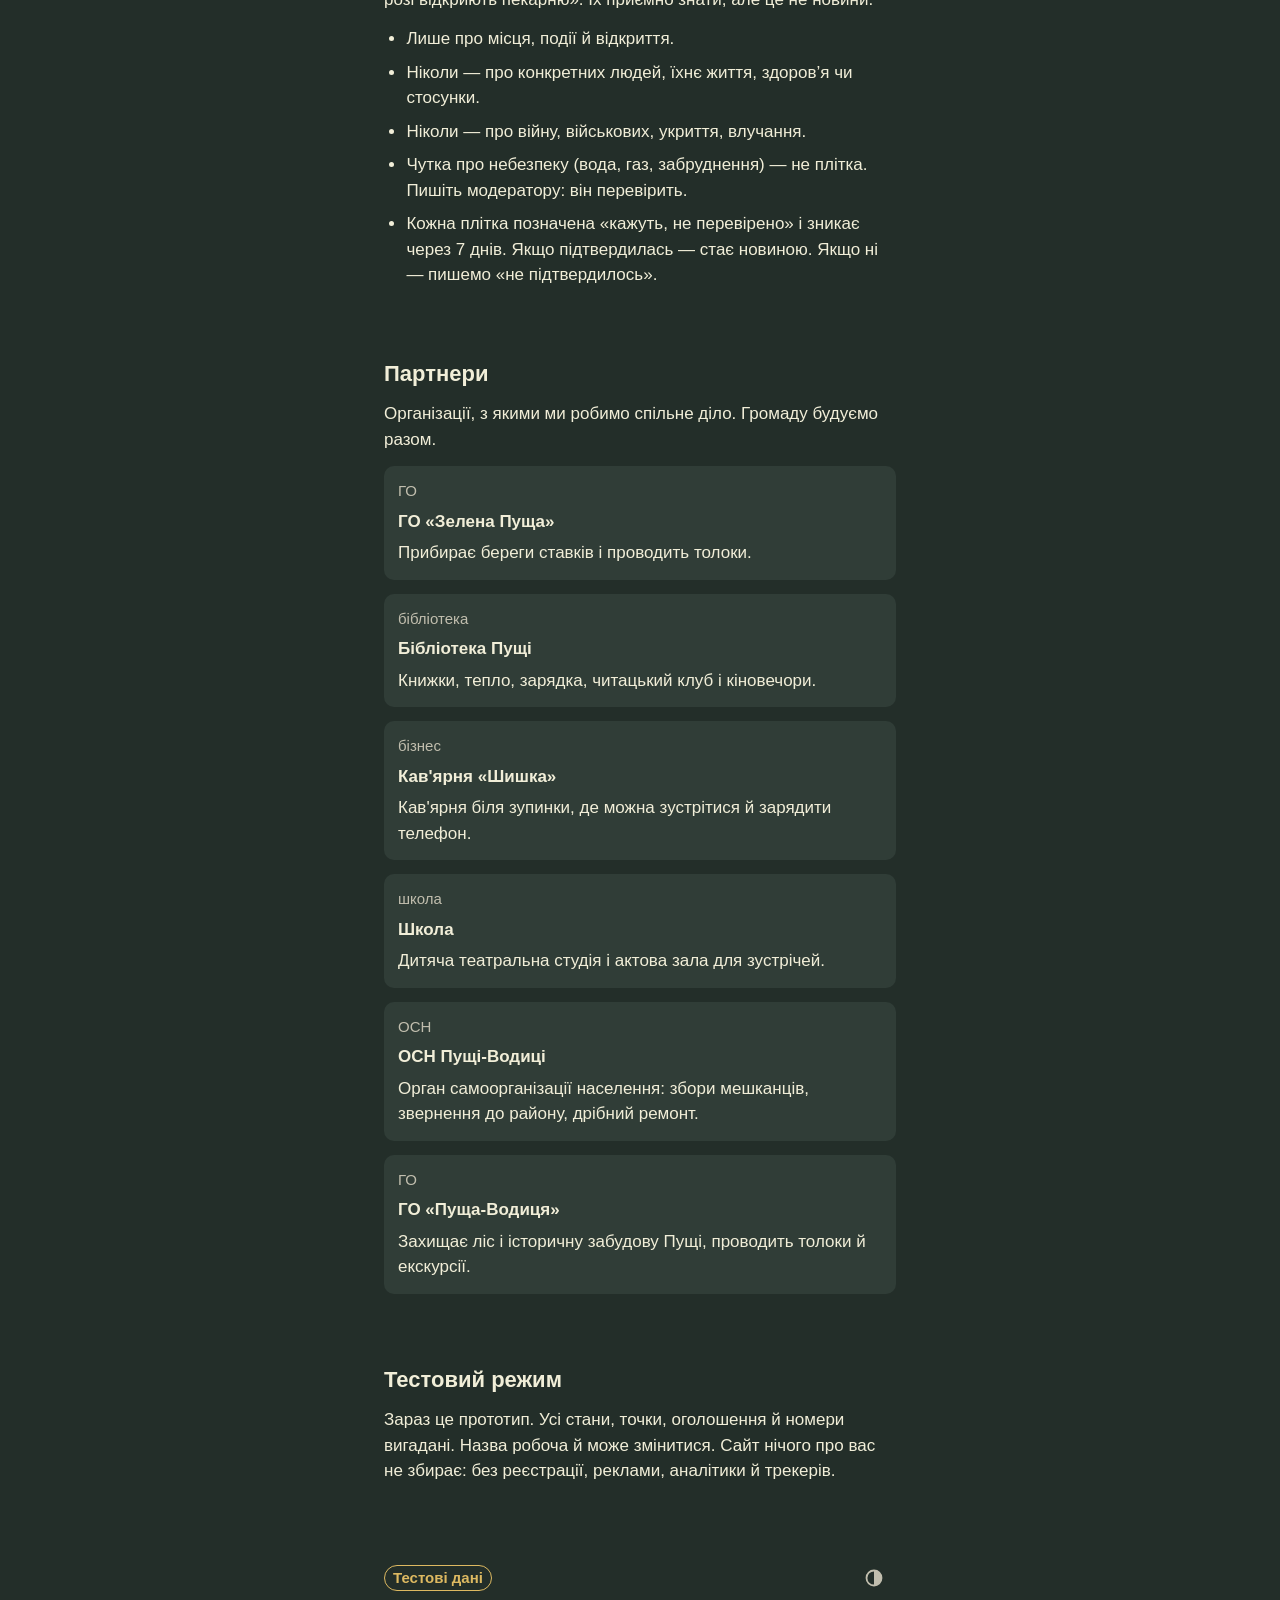
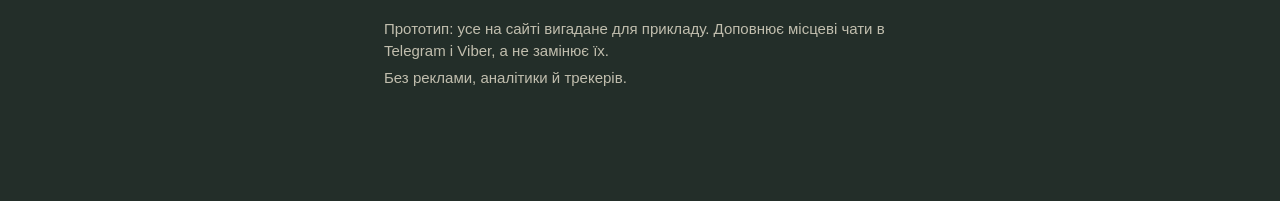
==== commit f57015ee: "Widen the sign's gap and light its water on the dark ground" ====
--- a/about.html
+++ b/about.html
@@ -16,7 +16,7 @@
 <p class="concept-banner">Концепт для партнерів. Усі дані на сайті вигадані.</p>
 <main class="wrap">
   <section class="page-head">
-    <p class="fit-title site-name"><a href="index.html"><span>Пуща<span class="vh">-</span><svg class="mark" viewBox="0 0 100 100" aria-hidden="true"><path class="mark-tree" d="M50 4 10 52h80z"/><path class="mark-water" d="M10 58h80a40 40 0 0 1-80 0z"/></svg>Водиця</span></a></p>
+    <p class="fit-title site-name"><a href="index.html"><span>Пуща<span class="vh">-</span><svg class="mark" viewBox="0 0 100 100" aria-hidden="true"><path class="mark-tree" d="M50 0 10 48h80z"/><path class="mark-water" d="M10 60h80a40 40 0 0 1-80 0z"/></svg>Водиця</span></a></p>
     <h1 class="page-title">Про нас і правила</h1>
     <p>Ми — сусіди з Пущі-Водиці. Хочемо, щоб під час відключень кожен за пів хвилини дізнався: що працює, де взяти воду, кому подзвонити і хто поруч може допомогти.</p>
     <p>У когось є колодязь, генератор чи машина, а комусь саме цього бракує — часто на тій самій вулиці. Цей сайт допомагає їм знайти одне одного.</p>
--- a/assets/style.css
+++ b/assets/style.css
@@ -62,7 +62,7 @@
   --tile: #303D37; --on-tile: #F1EED8; --tile-muted: #C1BEAE;
   --tile-no: #FEA28B; --tile-stale: #DDB961; --tile-ok: #8ECFA9;   /* state words on a tile, all >= 4.5:1 */
   --blue: #2F698F;  --on-blue: #F1EED8;               /* lake blue */
-  --mark-tree: #337250; --mark-water: #2F698F;        /* the sign in «Пуща-Водиця»: the needle-green and lake-blue block colours (owner: darker than the light text tones) */
+  --mark-tree: #337250; --mark-water: #8BC6EF;        /* the sign in «Пуща-Водиця» (owner, logo sheet 28): a dark needle-green tree over light lake water */
   /* picture tones (a picture does not change with the theme) */
   --tone-sage: #719A73; --tone-coral: #F2866D; --tone-marine: #1F73C2; --tone-sun: #F5C451; --tone-ever: #003A35; --tone-cream: #E9E6DC;
 
@@ -107,7 +107,7 @@
   --title-2: #715706;
   --tile: #E4E0CB; --on-tile: #222B27; --tile-muted: #55615B;
   --tile-no: #953922; --tile-stale: #715706; --tile-ok: #296948;
-  --mark-tree: #337250; --mark-water: #2F698F;
+  --mark-tree: #337250; --mark-water: #2F698F;        /* on light paper the light water fades, so the water is the deep lake blue here (sheet 26) */
   color-scheme: light;
 }
 
@@ -296,7 +296,7 @@
 .lead-news summary::after { top: auto; bottom: 0; transform: none; }
 .lead-pic { aspect-ratio: 16 / 10; margin-bottom: var(--tight); }
 .pic-note { margin-top: calc(-1 * var(--hair)); font-size: var(--fs-s); color: var(--muted); }
-.lead-title { font-size: var(--fs-l); font-weight: var(--fw-bold); line-height: var(--lh-head); color: var(--text); }
+.lead-title { font-size: var(--fs-m); font-weight: var(--fw-bold); line-height: var(--lh-head); color: var(--text); }   /* one title size in every list and tile */
 .lead-ex { color: var(--muted); padding-right: var(--wide); }
 .lead-news details[open] .lead-ex { display: none; }
 
@@ -313,16 +313,14 @@
   min-height: 10.5rem; padding: var(--snug); border-radius: var(--r-s); text-decoration: none; overflow-wrap: anywhere;
 }
 .bt-wide { grid-column: 1 / -1; min-height: 0; }
+/* Two text styles in a tile, no more (owner, 2026-11-20: «рябить»): a quiet 15 px line (label, photo note, meta)
+   and a 17 px bold title. A state word is told by colour alone. The one exception is the alarm's big word. */
 .bt-kind { font-size: var(--fs-s); line-height: var(--lh-head); }
-.bt-kind .bt-st-no, .bt-kind .bt-st-stale { font-weight: var(--fw-bold); }
-/* The big word is one word and cannot wrap: on a phone 320 px wide a small tile is too narrow for «КАЖУТЬ…» at 22 px,
-   so there (and only there) it shrinks to fit its tile, like the title. Never larger than its step. */
-.bt { container-type: inline-size; }
-.bt-big { font-family: var(--display); font-weight: var(--fw-black); font-size: min(var(--fs-l), 17.6cqi); line-height: var(--lh-caps); text-transform: uppercase; overflow-wrap: normal; }
-.bt-wide .bt-big, .bt-add .bt-big { font-size: var(--fs-xl); }
+.bt-big { font-family: var(--display); font-weight: var(--fw-black); font-size: var(--fs-xl); line-height: var(--lh-caps); text-transform: uppercase; }   /* the alarm only: «НЕМАЄ ВОДИ» */
 .bt-title { font-weight: var(--fw-bold); line-height: var(--lh-head); }
-.bt-wide .bt-title { font-size: var(--fs-l); }
-.bt-meta { margin-top: auto; font-size: var(--fs-s); font-weight: var(--fw-bold); line-height: var(--lh-head); }
+.bt-meta { margin-top: auto; font-size: var(--fs-s); line-height: var(--lh-head); color: var(--tile-muted); }
+.bt-wide .bt-meta, .bt-alarm .bt-meta, .bt-coffee .bt-meta { color: inherit; }
+.bt-add .bt-meta { color: var(--muted); }
 .bt-pic { display: block; width: calc(100% + 2 * var(--snug)); max-width: none; height: auto; aspect-ratio: 16 / 9; object-fit: cover;
   margin: 0 calc(-1 * var(--snug)); background: var(--surface); }
 .bt-pic-note { margin-top: calc(-1 * var(--hair)); font-size: var(--fs-s); line-height: var(--lh-head); }   /* "Фото: згенероване зображення…" */
@@ -488,12 +486,6 @@
 .bt-box > .bt-coffee ~ .bt-map { color: var(--on-moss); }
 
 /* ---------- narrow screens and 200% zoom ---------- */
-/* a 360 px phone: two small tiles leave 121 px for «КАЖУТЬ…» (122.5 px in Rubik Black 22); 2 px less side padding
-   is enough, and the type keeps its one size */
-@media (max-width: 24rem) {
-  .bt { padding-left: 12px; padding-right: 12px; }
-  .bt-pic { width: calc(100% + 24px); margin: 0 -12px; }
-}
 @media (max-width: 22rem) {
   body { padding-left: var(--snug); padding-right: var(--snug); }
   .tile-state, .tile-name, h1, h2, .micro, .brand { overflow-wrap: anywhere; }
